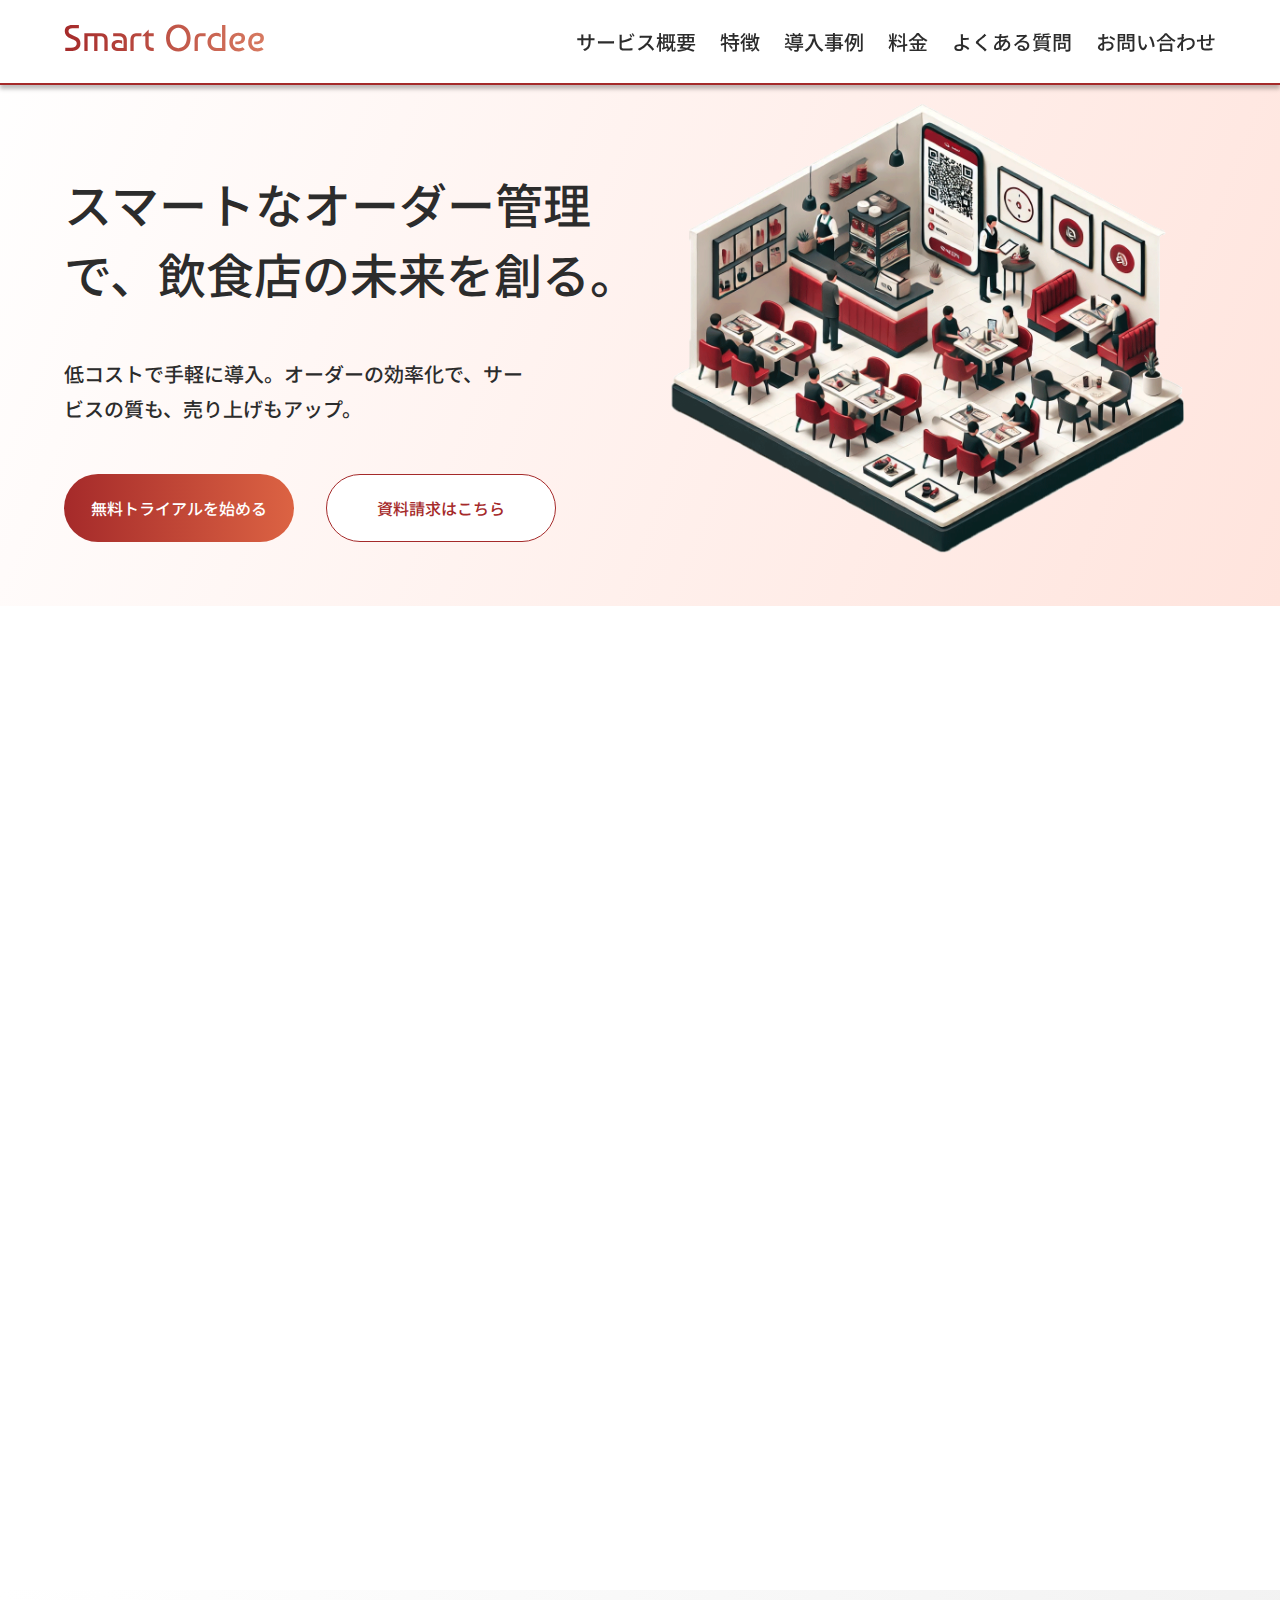
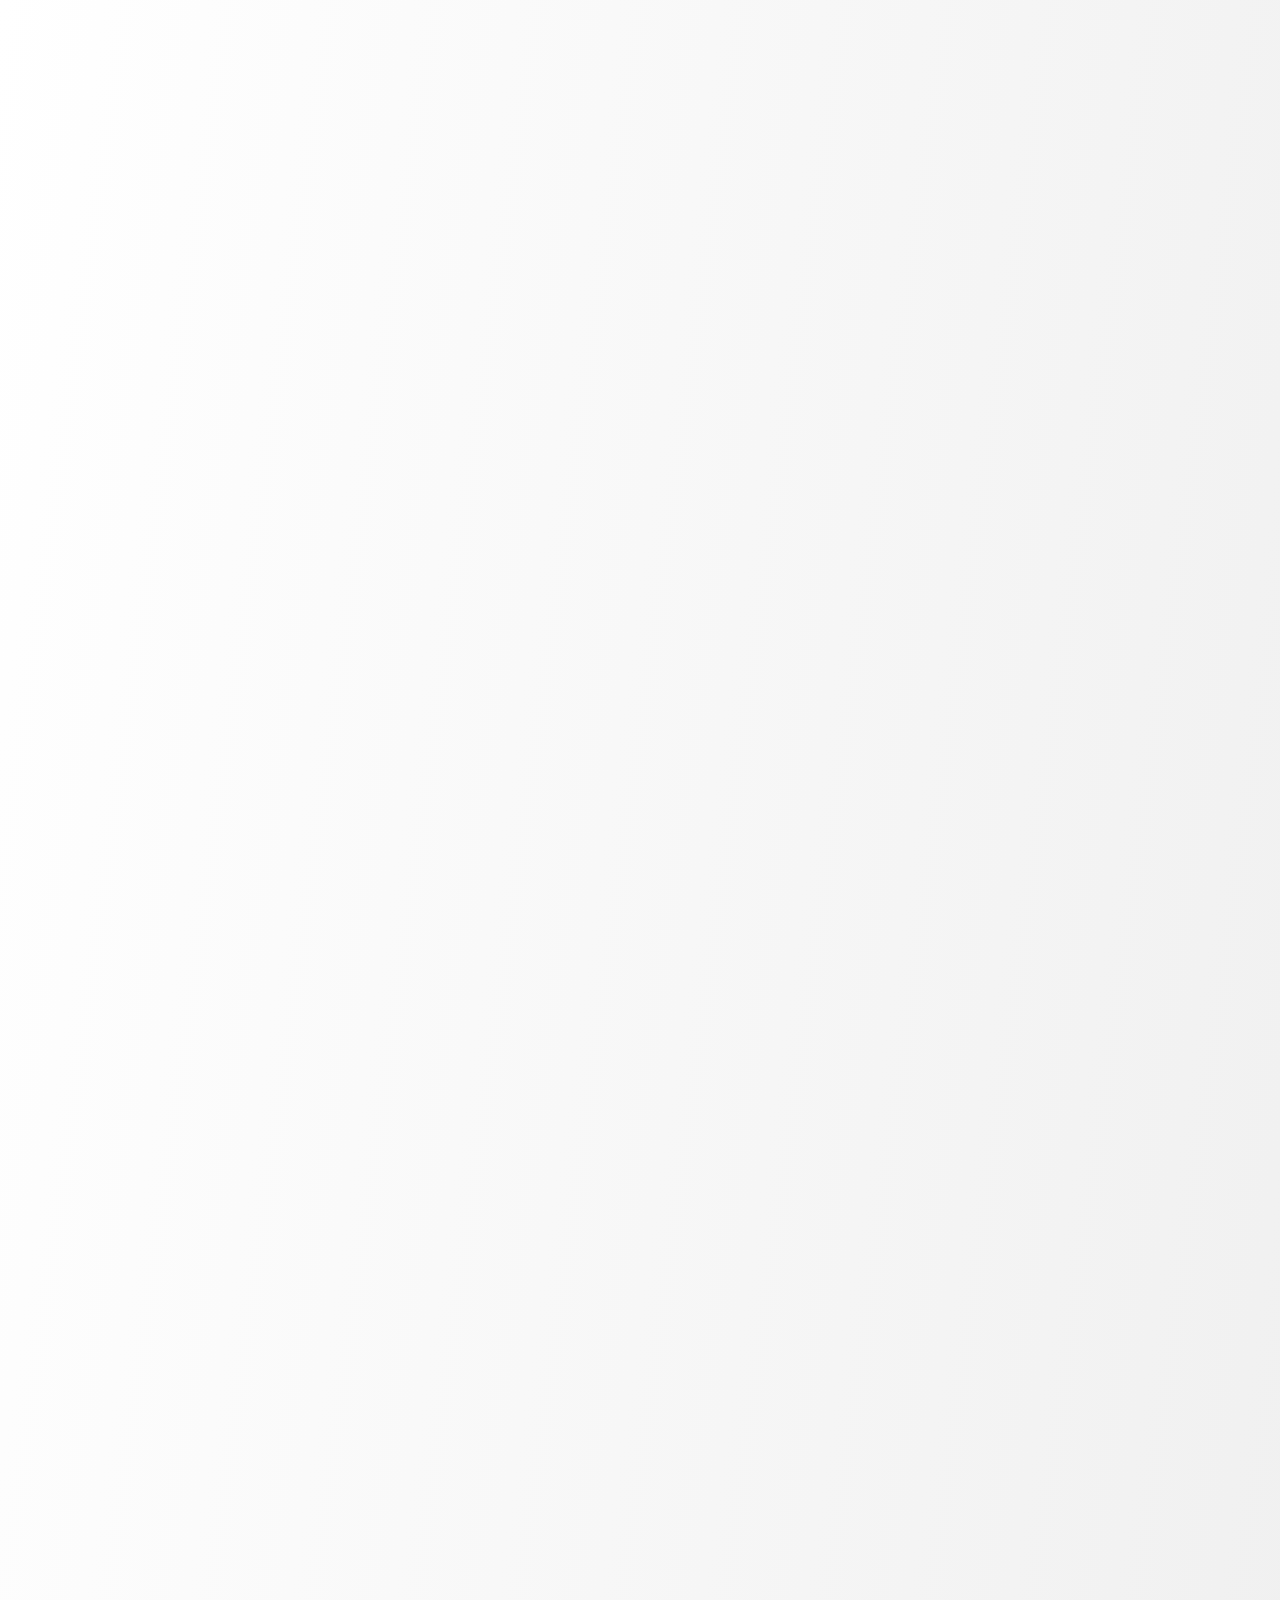
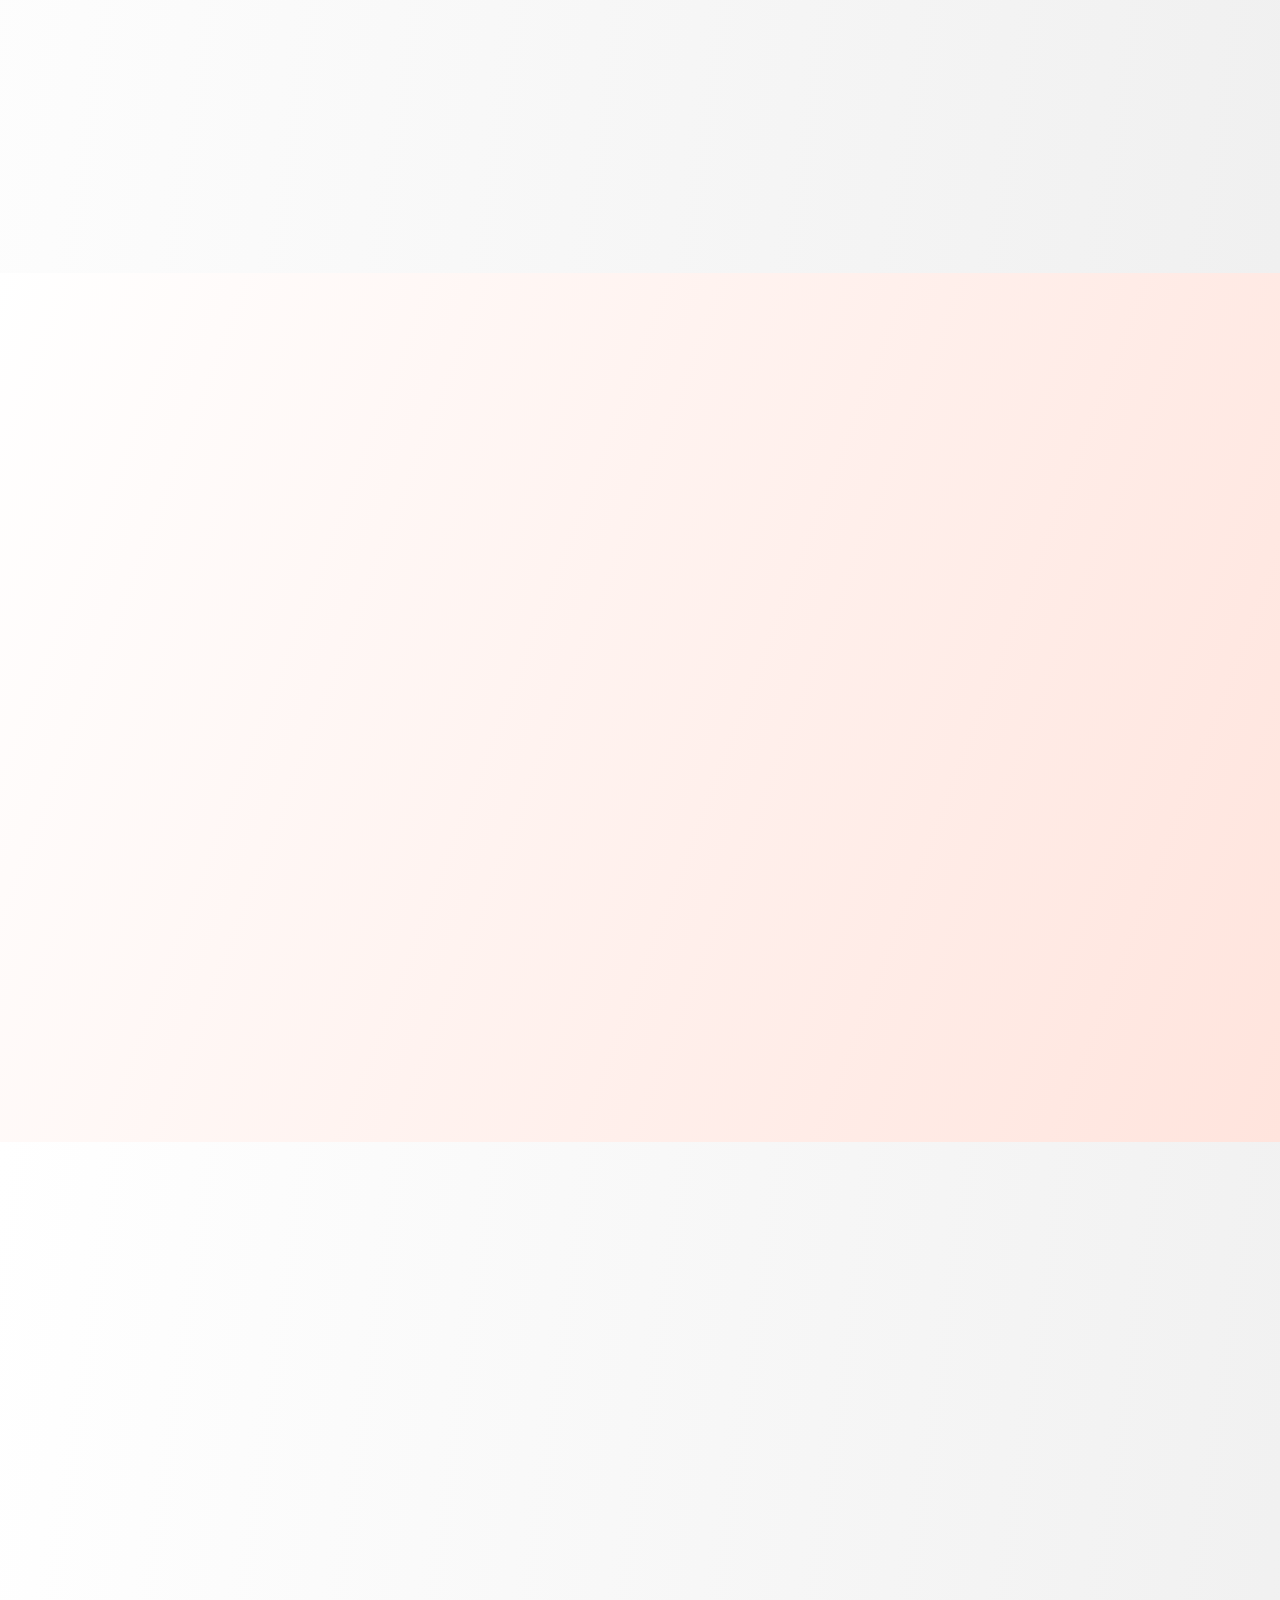
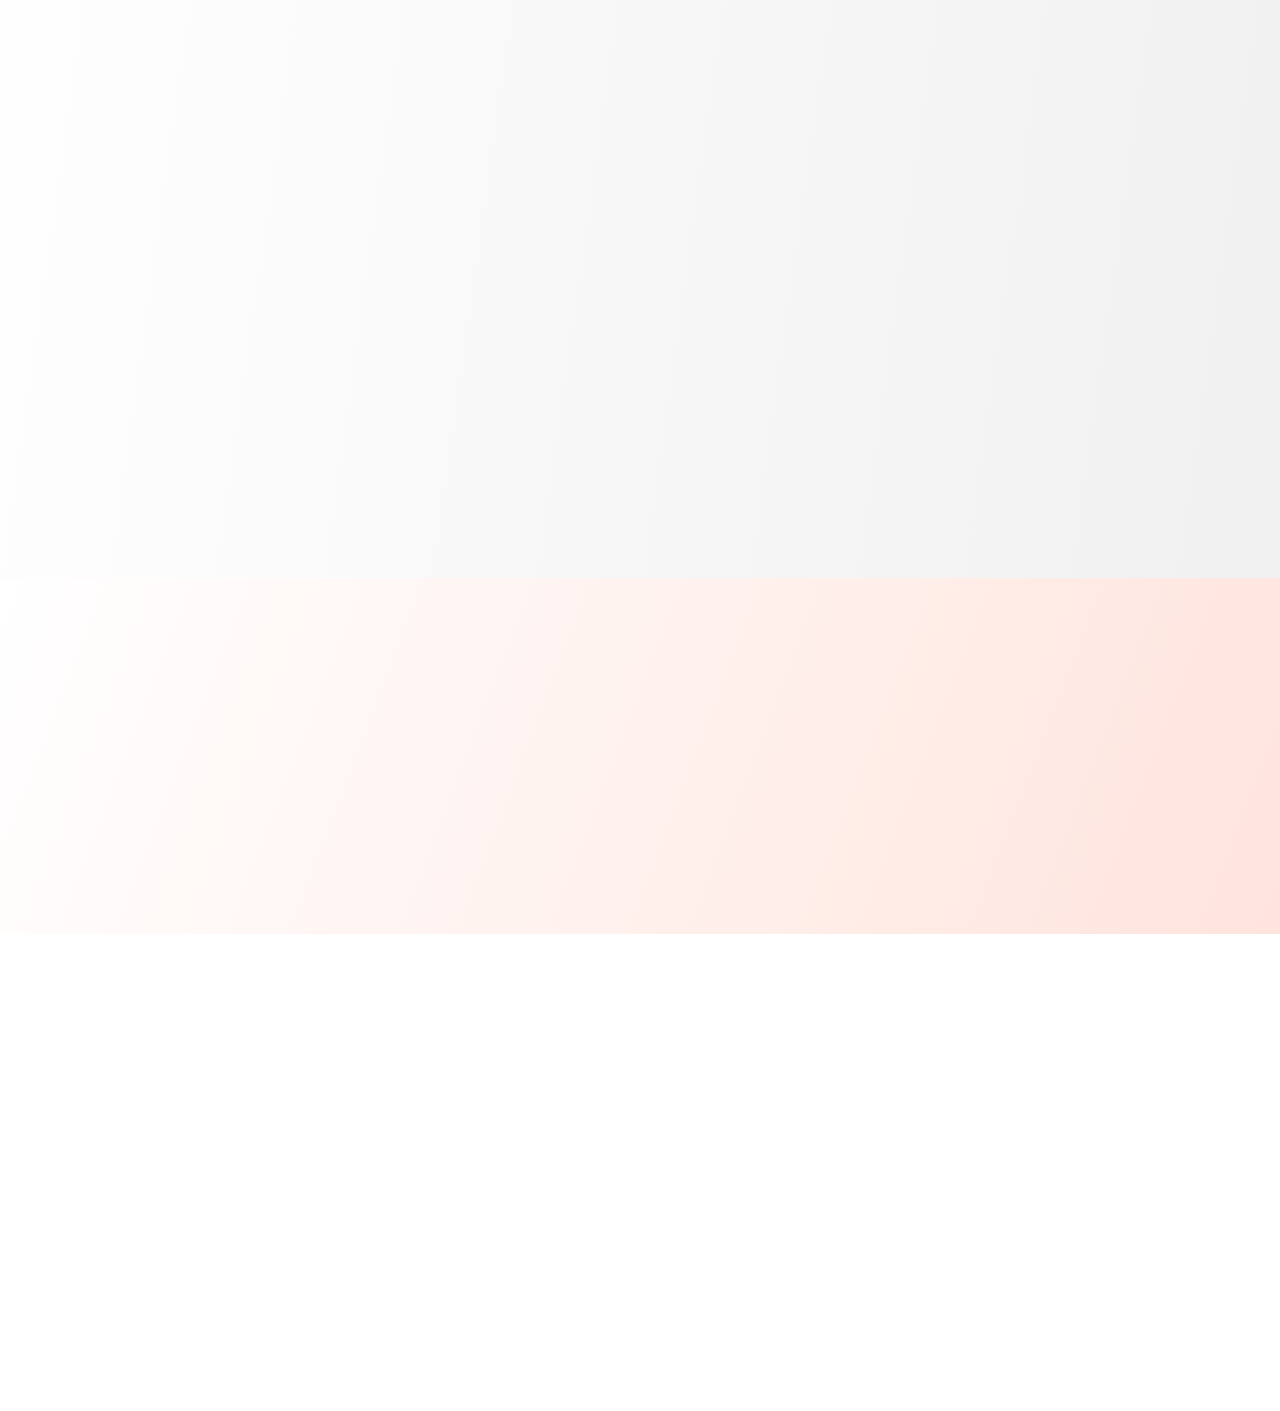
==== index.html @ 9b27f06e "home done" ====
<!DOCTYPE html>
<html lang="ja">

<head>
    <meta charset="utf-8">
    <meta name="viewport" content="width=device-width, initial-scale=1.0, minimum-scale=1.0">
    <title>Smart Ordee</title>
    <meta name="description" content="">
    <meta name="keywords" content="">
    <!--style css-->
    <link rel="stylesheet" href="./sass/style.css" media="all">
    <!--font-awesome-->
    <link href="https://use.fontawesome.com/releases/v5.0.6/css/all.css" rel="stylesheet">
    <!--jquery-->
    <script src="https://cdn.jsdelivr.net/npm/jquery@3/dist/jquery.min.js"></script>
    <!-- wow -->
    <link href="https://cdnjs.cloudflare.com/ajax/libs/animate.css/3.5.2/animate.min.css" rel="stylesheet"
        type="text/css" media="all">
    <!-- google font -->
    <link href="https://fonts.googleapis.com/css2?family=Rajdhani:wght@300;400;500;600;700&display=swap" rel="stylesheet">
    <link href="https://fonts.googleapis.com/css2?family=Noto+Sans+JP:wght@300;400;500;700;900&display=swap" rel="stylesheet">


</head>

<body>
    <!-- header -->
    <header class="header">
        <div class="inner--large header__inner">
            <h1 class="header__logo"><a href="./index.html"><img src="./images/logo-grad.svg" alt="Smart Ordee"></a></h1>
            <nav class="header__nav">
                <button class="menu-toggle" aria-label="Toggle navigation">
                    <span class="menu-icon"></span>
                    <span class="menu-icon"></span>
                    <span class="menu-icon"></span>
                    <span class="menu-label">Menu</span>
                </button>
                <ul class="header__nav-links">
                    <li><a href="./index.html#about">サービス概要</a></li>
                    <li><a href="">特徴</a></li>
                    <li><a href="">導入事例</a></li>
                    <li><a href="">料金</a></li>
                    <li><a href="./index.html#question">よくある質問</a></li>
                    <li><a href="./commingsoon.html">お問い合わせ</a></li>
                </ul>
            </nav>
        </div>
    </header>
    <!-- header end -->
     <!-- mv -->
     <section class="mainvisual fadein">
        <div class="inner--large">
            <div class="mv__inner">
                <div class="mv__cont">
                    <h2 class="mv__ttl">スマートなオーダー管理で、飲食店の未来を創る。</h2>
                    <p class="mv__caption">低コストで手軽に導入。オーダーの効率化で、サービスの質も、売り上げもアップ。</p>
                    <div class="mv__btn-cont">
                        <a href="./html/commingsoon.html" class="primary-btn">無料トライアルを始める</a>
                        <a href="./html/" class="secondary-btn">資料請求はこちら</a>
                    </div>
                </div>
            </div>
        </div>
     </section>
     <!-- mv end -->
      <!-- service -->
       <section class="service scroll-fadein">
        <div class="inner--large">
            <h2 class="section-ttl--01">Service<span>サービス概要</span></h2>
            <div class="serv__cont">
                <div class="serv__text">
                    <p class="serv__caption">「注文をもっとスムーズに、業務をもっと効率的に。」Smart Ordee は、飲食店向けのスマートオーダーシステム。簡単導入・低コスト・業務効率化 を実現し、スタッフの負担を減らしながら、より良いサービスを提供できます。</p>
                    <a href="" class="secondary-btn">サービス詳細へ</a>
                </div>
                <ul class="serv__list">
                    <li><i class="fas fa-check-square"></i><span>QRコードオーダー</span>お客様がスマホで簡単に注文</li>
                    <li><i class="fas fa-check-square"></i><span>タブレットオーダー</span>テーブルに設置し、注文の取りこぼしを防ぐ</li>
                    <li><i class="fas fa-check-square"></i><span>POS連携</span>既存のレジシステムとシームレスに統合</li>
                    <li><i class="fas fa-check-square"></i><span>在庫管理</span>売上と連動し、リアルタイムで在庫確認</li>
                    <li><i class="fas fa-check-square"></i><span>売上分析</span>人気メニューやピークタイムをデータで可視化</li>
                </ul>
            </div>
            <a href="" class="secondary-btn pc-none">サービス詳細へ</a>
        </div>
       </section>
      <!-- service end -->
       <!-- feature -->
       <section class="feature scroll-fadein">
        <div class="inner--large">
            <h2 class="section-ttl--01">Feature<span>サービスの特徴</span></h2>
            <div class="fea__cont">
                <div class="fea__text">
                    <p class="fea__caption">「飲食店の業務をもっとスムーズに、スタッフの負担をもっと軽く。」Smart Ordeeは、低コスト・簡単導入・直感的な操作 で、飲食店の業務効率化を実現するスマートオーダーシステムです。</p>
                    <a href="" class="secondary-btn">サービス詳細へ</a>
                </div>
                <ul class="fea__list">
                    <li><i class="fas fa-check-square"></i><span>簡単導入</span>初期設定不要、QRコードを設置するだけ</li>
                    <li><i class="fas fa-check-square"></i><span>低コストで導入</span>必要な機能だけを選べる柔軟なプラン</li>
                    <li><i class="fas fa-check-square"></i><span>スタッフの負担軽減</span>注文の自動化で業務効率アップ</li>
                    <li><i class="fas fa-check-square"></i><span>オーダーミス削減</span>デジタル注文で聞き間違いやミスを防止</li>
                    <li><i class="fas fa-check-square"></i><span>リアルタイム売上分析</span>データを活用して、売上向上</li>
                </ul>
            </div>
            <a href="" class="secondary-btn pc-none">サービス詳細へ</a>
        </div>
       </section>
      <!-- feature end -->
       
      <!-- example -->
       <section class="example">
        <div class="inner--large">
            <h2 class="section-ttl--01 scroll-fadein">Example<span>導入事例</span></h2>
            <div class="exam__card scroll-fadein">
                <div class="exam__img"><img src="./images/shunsai.webp" alt="店内写真"></div>
                <div class="exam__text">
                    <h3 class="exam__card-ttl">和食ダイニング旬彩<span>20席</span></h3>
                    <p class="exam__card-caption">「注文の手間が減り、スタッフが接客に集中できるようになりました！」</p>
                    <h4 class="exam__issue-ttl">導入前の課題</h4>
                    <ul class="exam__issue-list">
                        <li><img src="./images/close_64dp_A52A2A_FILL0_wght400_GRAD0_opsz48.svg" alt="クローズボタン">ピーク時の注文対応に時間がかかり、お客様を待たせてしまう</li>
                        <li><img src="./images/close_64dp_A52A2A_FILL0_wght400_GRAD0_opsz48.svg" alt="クローズボタン">スタッフの負担が大きく、接客の質にムラが出る</li>
                    </ul>
                    <h4 class="exam__result-ttl">導入後の効果</h4>
                    <ul class="exam__result-list">
                        <li><img src="./images/check_box_64dp_363636_FILL0_wght400_GRAD0_opsz48.svg" alt="チェックアイコン">注文対応の時間が<span>40%</span>減少！</li>
                        <li><img src="./images/check_box_64dp_363636_FILL0_wght400_GRAD0_opsz48.svg" alt="チェックアイコン">スタッフの業務負担が軽減し、接客クオリティが向上！</li>
                        <li><img src="./images/check_box_64dp_363636_FILL0_wght400_GRAD0_opsz48.svg" alt="チェックアイコン">追加注文率が<span>18%</span>アップ！</li>
                    </ul>
                </div>
            </div><!-- exam__card -->
            <div class="exam__card scroll-fadein">
                <div class="exam__img"><img src="./images/itarian.webp" alt="店内写真"></div>
                <div class="exam__text">
                    <h3 class="exam__card-ttl">イタリアンTrattoria Felice<span>25席</span></h3>
                    <p class="exam__card-caption">「注文の手間が減り、スタッフが接客に集中できるようになりました！」</p>
                    <h4 class="exam__issue-ttl">導入前の課題</h4>
                    <ul class="exam__issue-list">
                        <li><img src="./images/close_64dp_A52A2A_FILL0_wght400_GRAD0_opsz48.svg" alt="クローズアイコン">追加注文をスタッフが聞きに行くのに時間がかかる</li>
                        <li><img src="./images/close_64dp_A52A2A_FILL0_wght400_GRAD0_opsz48.svg" alt="クローズアイコン">ワインやデザートの注文率が低め</li>
                    </ul>
                    <h4 class="exam__result-ttl">導入後の効果</h4>
                    <ul class="exam__result-list">
                        <li><img src="./images/check_box_64dp_363636_FILL0_wght400_GRAD0_opsz48.svg" alt="チェックアイコン">オーダーミスが<span>88%</span>減少！</li>
                        <li><img src="./images/check_box_64dp_363636_FILL0_wght400_GRAD0_opsz48.svg" alt="チェックアイコン">注文から提供までの時間が<span>25%</span>改善！</li>
                        <li><img src="./images/check_box_64dp_363636_FILL0_wght400_GRAD0_opsz48.svg" alt="チェックアイコン">ワイン・デザートの追加注文率が<span>23%</span>アップ！</li>
                    </ul>
                </div>
            </div><!-- exam__card -->
            <div class="exam__card scroll-fadein">
                <div class="exam__img"><img src="./images/cafe.webp" alt="店内写真"></div>
                <div class="exam__text">
                    <h3 class="exam__card-ttl">カフェ＆バー「Round Eight」<span>20席</span></h3>
                    <p class="exam__card-caption">「混雑時でもスムーズなオペレーションが可能に！」</p>
                    <h4 class="exam__issue-ttl">導入前の効果</h4>
                    <ul class="exam__issue-list">
                        <li><img src="./images/close_64dp_A52A2A_FILL0_wght400_GRAD0_opsz48.svg" alt="クローズボタン">追加注文がスムーズに行われずに、売上機会を逃す</li>
                        <li><img src="./images/close_64dp_A52A2A_FILL0_wght400_GRAD0_opsz48.svg" alt="クローズボタン">オーダーミスが発生し、クレームが増加</li>
                    </ul>
                    <h4 class="exam__result-ttl">導入後の効果</h4>
                    <ul class="exam__result-list">
                        <li><img src="./images/check_box_64dp_363636_FILL0_wght400_GRAD0_opsz48.svg" alt="チェックアイコン">オーダーミスが<span>86%</span>減少！</li>
                        <li><img src="./images/check_box_64dp_363636_FILL0_wght400_GRAD0_opsz48.svg" alt="チェックアイコン">追加注文率が<span>18%</span>アップ！</li>
                        <li><img src="./images/check_box_64dp_363636_FILL0_wght400_GRAD0_opsz48.svg" alt="チェックアイコン">月の平均売り上げが<span>12%</span>アップ！</li>
                    </ul>
                </div>
            </div><!-- exam__card -->
            <div class="exam__btn-cont scroll-fadein">
                <a href="" class="primary-btn">無料トライアルを始める</a>
                <a href="" class="secondary-btn">資料請求はこちら</a>
            </div>
        </div>
       </section>
      <!-- example end -->
       <!-- plan -->
       <section class="plan">
        <div class="inner--large">
            <h2 class="section-ttl--01 scroll-fadein">Plan<span>料金プラン</span></h2>
            <p class="plan__caption scroll-fadein"><span>「必要な機能だけを選んで、最適なコストで導入」</span>Smart Ordeeは、小規模店舗から中規模店舗まで 幅広く対応できる、シンプルでわかりやすい料金プランを提供しています。初期費用ゼロ・月額定額制 だから、導入も安心。</p>
            <p class="plan__annotation scroll-fadein">現在無料トライアル実施中<br>初月料金が無料に！</p>
            <div class="card-cont plan__card-cont">
                <div class="card plan__card scroll-fadein">
                    <h3 class="plan__card-ttl">ライトプラン</h3>
                    <p class="plan__card-price">￥4980円 / 月</p>
                    <p class="plan__card-for">小規模店舗・カフェ向け</p>
                    <p class="plan__function-ttl">主な機能</p>
                    <ul class="plan__function-list">
                        <li><i class="fas fa-check-square"></i>QRコードオーダー</li>
                        <li><i class="fas fa-check-square"></i>タブレットオーダー</li>
                        <li><i class="fas fa-check-square"></i>注文履歴管理</li>
                    </ul>
                </div>
                <div class="card plan__card scroll-fadein">
                    <h3 class="plan__card-ttl">スタンダードプラン</h3>
                    <p class="plan__card-price">￥9800円 / 月</p>
                    <p class="plan__card-for">個人経営レストラン・居酒屋</p>
                    <p class="plan__function-ttl">主な機能</p>
                    <ul class="plan__function-list">
                        <li><i class="fas fa-check-square"></i>ライトプランの全機能</li>
                        <li><i class="fas fa-check-square"></i>POSレジ連携</li>
                        <li><i class="fas fa-check-square"></i>メニューのリアルタイム更新</li>
                        <li><i class="fas fa-check-square"></i>在庫管理機能</li>
                    </ul>
                </div>
                <div class="card plan__card scroll-fadein">
                    <h3 class="plan__card-ttl">プロプラン</h3>
                    <p class="plan__card-price">￥14800 / 月</p>
                    <p class="plan__card-for">チェーン店・複数店舗経営者向け</p>
                    <p class="plan__function-ttl">主な機能</p>
                    <ul class="plan__function-list">
                        <li><i class="fas fa-check-square"></i>スタンダードプランの全機能</li>
                        <li><i class="fas fa-check-square"></i>多店舗管理</li>
                        <li><i class="fas fa-check-square"></i>売上分析レポート</li>
                        <li><i class="fas fa-check-square"></i>カスタマーサポート優先対応</li>
                    </ul>
                </div>
            </div>
            <a href="" class="secondary-btn plan__btn scroll-fadein">料金プラン詳細へ</a>
        </div>
       </section>
       <!-- plan end -->
        <!-- question -->
         <section class="question">
            <div class="inner--large">
                <h2 class="section-ttl--01 scroll-fadein">Question<span>よくある質問</span></h2>
                <div class="ques__card scroll-fadein">
                    <div class="ques__card-upper">
                        <span class="ques__card-number">Q1.</span>
                        <h3 class="ques__card-ttl">Smart Ordeeの導入に初期費用はかかりますか？</h3>
                        <span class="ques__card-btn"></span>
                    </div>
                    <div class="ques__card-lower">
                        <img src="./images/check_box_64dp_363636_FILL0_wght400_GRAD0_opsz48.svg" alt="チェックアイコン" class="ques__card-check">
                        <p class="ques__card-answer">いいえ、初期費用はかかりません。Smart Ordeeは、初期費用ゼロ・月額定額制で利用できるため、低コストで導入可能です。QRコードやタブレットを用意すれば、最短1日で利用開始できます！</p>
                    </div>
                </div><!-- ques__card end -->
                <div class="ques__card scroll-fadein">
                    <div class="ques__card-upper">
                        <span class="ques__card-number">Q2.</span>
                        <h3 class="ques__card-ttl">どのような店舗で利用できますか？</h3>
                        <span class="ques__card-btn"></span>
                    </div>
                    <div class="ques__card-lower">
                        <img src="./images/check_box_64dp_363636_FILL0_wght400_GRAD0_opsz48.svg" alt="チェックアイコン" class="ques__card-check">
                        <p class="ques__card-answer">カフェ・居酒屋・レストランなど、小規模〜中規模の飲食店に最適です。Smart Ordeeは、QRコードオーダー・タブレットオーダーに対応しており、少人数のスタッフでもスムーズにオペレーションできる設計になっています。</p>
                    </div>
                </div><!-- ques__card end -->
                <div class="ques__card scroll-fadein">
                    <div class="ques__card-upper">
                        <span class="ques__card-number">Q3.</span>
                        <h3 class="ques__card-ttl">既存のPOSレジと連携できますか？</h3>
                        <span class="ques__card-btn"></span>
                    </div>
                    <div class="ques__card-lower">
                        <img src="./images/check_box_64dp_363636_FILL0_wght400_GRAD0_opsz48.svg" alt="チェックアイコン" class="ques__card-check">
                        <p class="ques__card-answer">カフェ・居酒屋・レストランなど、小規模〜中規模の飲食店に最適です。Smart Ordeeは、QRコードオーダー・タブレットオーダーに対応しており、少人数のスタッフでもスムーズにオペレーションできる設計になっています。</p>
                    </div>
                </div><!-- ques__card end -->
                <div class="ques__card scroll-fadein">
                    <div class="ques__card-upper">
                        <span class="ques__card-number">Q4.</span>
                        <h3 class="ques__card-ttl">無料トライアルはありますか？</h3>
                        <span class="ques__card-btn"></span>
                    </div>
                    <div class="ques__card-lower">
                        <img src="./images/check_box_64dp_363636_FILL0_wght400_GRAD0_opsz48.svg" alt="チェックアイコン" class="ques__card-check">
                        <p class="ques__card-answer">導入前に、Smart Ordeeの機能を実際にお試しいただけます。トライアル期間終了後も、必要なプランを選んでスムーズに継続利用できます。</p>
                    </div>
                </div><!-- ques__card end -->
                <div class="ques__btn-cont scroll-fadein">
                    <a href="" class="primary-btn">無料トライアルを始める</a>
                    <a href="" class="secondary-btn">資料請求をする</a>
                </div>
            </div>
         </section>
        <!-- question end -->
         <!-- cta-section -->
          <section class="cta-section">
            <div class="inner--large">
                <h2 class="cta__ttl scroll-fadein">Smart Ordeeを導入して、オーダー管理をもっとスマートに</h2>
                <p class="cta__caption scroll-fadein">飲食店の業務効率を向上させ、スタッフの負担を軽減し、売上アップを実現。初期費用ゼロ・無料トライアル（利用開始から１ヶ月間無料）ありなので、安心して導入できます。</p>
                <div class="cta__btn-cont scroll-fadein">
                    <a href="" class="primary-btn">無料トライアルを始める</a>
                    <a href="" class="secondary-btn">資料請求をする</a>
                </div>
            </div>
          </section>
         <!-- cta-section end -->
          <!-- footer -->
           <footer class="footer scroll-fadein">
            <div class="inner--large">
                <div class="footer__cont">
                    <div class="footer__menu">
                        <h1 class="footer__logo"><a href=""><img src="./images/logo-white.svg" alt="Smart Ordee"></a></h1>
                        <p class="footer__caption">スマートなオーダー管理で、飲食店の未来を創る。</p>
                    </div>
                    <div class="footer__menu">
                        <h2 class="footer__menu-ttl">About</h2>
                        <nav class="footer__nav-list">
                            <ul>
                                <li><a href="">サービス概要</a></li>
                                <li><a href="">サービス特徴</a></li>
                                <li><a href="">導入事例</a></li>
                                <li><a href="">料金プラン</a></li>
                                <li><a href="">よくある質問</a></li>
                                <li><a href="">お問い合わせ</a></li>
                            </ul>
                        </nav>
                    </div>
                    <div class="footer__menu">
                        <h2 class="footer__menu-ttl">Others</h2>
                        <nav class="footer__nav-list">
                            <ul>
                                <li><a href="">会社情報</a></li>
                                <li><a href="">利用規約</a></li>
                                <li><a href="">プライバシーポリシー</a></li>
                                <li><a href="">資料請求</a></li>
                                <li><a href="">申し込み</a></li>
                            </ul>
                        </nav>
                    </div>
                </div>
            </div>
           </footer>
          <!-- footer end -->

    <!-- script js-->
    <script src="js/script.js"></script>
    <!-- wow -->
    <script src="https://cdnjs.cloudflare.com/ajax/libs/wow/1.1.2/wow.min.js"></script>

</body>

</html>
---- sass/style.css ----
@charset "UTF-8";
/*
    リセットCSS等の基本設定
*/
*,
*::before,
*::after {
  box-sizing: border-box;
}

html,
body {
  margin: 0;
  padding: 0;
  scroll-behavior: smooth;
}

body {
  font-family: "Noto Sans JP", "游ゴシック体", "Yu Gothic", YuGothic, "ヒラギノ角ゴ Pro", "Hiragino Kaku Gothic Pro", "メイリオ", Meiryo, "MS Pゴシック", "MS PGothic", sans-serif;
  font-size: 16px;
  font-weight: 500;
  color: #2c2c2c;
  line-height: 1.75;
  -webkit-font-smoothing: antialiased;
  -moz-osx-font-smoothing: grayscale;
  background: #fff;
  overflow-x: hidden;
}

h1, h2, h3, h4, h5, h6,
a, p, span,
blockquote, code,
ol, ul, li, dl, dt, dd,
div, section, article, main, aside,
nav, header, footer,
img, figure, figcaption,
address, time, audio, video,
iframe, fieldset,
form, label, table, caption,
tbody, tfoot, thead,
tr, th, td {
  margin: 0;
  padding: 0;
  border: 0;
}

article, aside, footer, header, nav, section, main {
  display: block;
}

a:link, a:visited, a:hover, a:active {
  text-decoration: none;
}

li {
  list-style-type: none;
}

a {
  cursor: pointer;
}

table {
  border-collapse: collapse;
  border-spacing: 0;
  width: 100%;
  table-layout: fixed;
  border: 1px solid #363636;
}

th, td {
  padding: 4px 6px;
  text-align: left;
  vertical-align: top;
  border: 1px solid #363636;
}

input, textarea {
  padding: 8px;
  border: 1px solid #363636;
  border-radius: 0;
  background-image: none;
  font-family: inherit;
  font-size: inherit;
  -webkit-appearance: none;
}
input:focus, textarea:focus {
  outline: none;
  border: 1px solid #363636;
  box-shadow: none;
}

textarea {
  resize: none;
}

input[type=submit] {
  cursor: pointer;
  border: none;
}
input[type=submit]:hover, input[type=submit]:focus {
  outline: none;
  border: none;
}
input[type=submit] ::-moz-focus-inner {
  padding: 0;
  border: none;
}
input[type=radio] {
  display: none;
}
input[type=radio] + span {
  display: inline-block;
  position: relative;
  padding: 0 0 0 1.2em;
  margin: 0 0.2em 0;
  cursor: pointer;
}
input[type=radio] + span::before {
  position: absolute;
  content: "";
  top: 50%;
  left: 0;
  transform: translateY(-50%);
  background: #fff;
  border: 1px solid #363636;
  border-radius: 50%;
  width: 1em;
  height: 1em;
  display: block;
}
input[type=radio] + span::after {
  opacity: 0;
  transition: opacity 0.3s ease 0s;
}
input[type=radio] + span:focus, input[type=radio] + span:checked {
  outline: none;
  border: 1px solid #fff;
  box-shadow: none;
  background: #363636;
}
input[type=radio]:checked + span::after {
  position: absolute;
  content: "";
  top: 50%;
  left: 0.2em;
  transform: translateY(-50%);
  background: #363636;
  border-radius: 50%;
  width: 0.6em;
  height: 0.6em;
  display: block;
  opacity: 1;
}
input[type=checkbox] {
  display: none;
}
input[type=checkbox] + span {
  display: inline-block;
  position: relative;
  padding: 0 0 0 1.2em;
  margin: 0 0.2em 0;
  cursor: pointer;
  transition: all 0.3s ease 0s;
}
input[type=checkbox] + span::before {
  position: absolute;
  content: "";
  top: 50%;
  left: 0;
  transform: translateY(-50%);
  background: #fff;
  border: 1px solid #363636;
  border-radius: 2px;
  width: 1em;
  height: 1em;
  display: block;
}
input[type=checkbox] + span::after {
  opacity: 0;
  transition: opacity 0.3s ease 0s;
}
input[type=checkbox]:checked + span::after {
  position: absolute;
  content: "";
  top: 50%;
  left: 0;
  transform: translateY(-50%) rotate(-45deg);
  width: 1em;
  height: 0.6em;
  margin-top: -0.2em;
  display: block;
  border-left: 3px solid #363636;
  border-bottom: 3px solid #363636;
  opacity: 1;
}

select {
  width: 100%;
  padding: 8px 24px 8px 8px;
  border-radius: 0;
  background-image: none;
  border: 1px solid #363636;
  font-family: inherit;
  font-size: 1em;
  cursor: pointer;
  -moz-appearance: none;
  -webkit-appearance: none;
}
select::-ms-expand {
  display: none;
}
select:focus {
  outline: none;
  border: 1px solid #363636;
  box-shadow: none;
}

.hidden {
  display: none;
}

.wrapper {
  overflow: hidden;
}

.inner--large {
  max-width: 1240px;
  width: 100%;
  margin: 0 auto;
}

.section-ttl--01 {
  font-size: 72px;
  color: #2c2c2c;
  margin-bottom: 32px;
  font-family: "Rajdhani", sans-serif;
  line-height: 1;
}
@media (max-width: 768px) {
  .section-ttl--01 {
    font-size: 48px;
    margin-bottom: 24px;
  }
}
.section-ttl--01 span {
  display: block;
  font-size: 20px;
}

.primary-btn {
  max-width: 230px;
  width: 100%;
  text-align: center;
  font-size: 16px;
  padding: 20px 8px;
  background: linear-gradient(90deg, #A52A2A 0%, #DC6343 100%);
  color: #fff;
  border-radius: 100px;
  font-weight: 500;
  display: block;
  transition: all 0.3s ease-in-out;
}
.primary-btn:hover {
  box-shadow: 0 4px 10px rgba(0, 0, 0, 0.3);
  transform: translateY(-2px);
  background: linear-gradient(90deg, #8b2c2c 0%, #b85c4d 100%);
}
@media (max-width: 768px) {
  .primary-btn {
    max-width: 100%;
    padding: 16px 8px;
  }
}

.secondary-btn {
  display: block;
  max-width: 230px;
  width: 100%;
  text-align: center;
  font-size: 16px;
  padding: 19px 8px;
  background: #fff;
  color: #a52a2a;
  border: 1px solid #a52a2a;
  border-radius: 100px;
  font-weight: 500;
  transition: all 0.3s ease-in-out;
}
.secondary-btn:hover {
  box-shadow: 0 4px 10px rgba(0, 0, 0, 0.3);
  transform: translateY(-2px);
  background: #f0f0f0;
}
@media (max-width: 768px) {
  .secondary-btn {
    max-width: 100%;
    padding: 15px 8px;
  }
}

.card-cont {
  display: flex;
  gap: 48px;
}
@media (max-width: 992px) {
  .card-cont {
    gap: 24px;
    flex-wrap: wrap;
  }
}

.card {
  padding: 24px;
  border-radius: 10px;
  box-shadow: 0px 4px 4px 0px rgba(0, 0, 0, 0.25);
  width: 33.3%;
  background-color: #fff;
}
@media (max-width: 992px) {
  .card {
    width: 48%;
  }
}
@media (max-width: 768px) {
  .card {
    width: 100%;
  }
}

.cta-section {
  padding: 48px 5% 64px;
  background: linear-gradient(291deg, #FFE4DD 0%, #FFF 100%);
}

.cta__ttl {
  font-size: 32px;
  text-align: center;
  margin-bottom: 32px;
}
@media (max-width: 768px) {
  .cta__ttl {
    font-size: 24px;
    margin-bottom: 24px;
  }
}

.cta__caption {
  text-align: center;
  max-width: 800px;
  width: 100%;
  margin: 0 auto 32px;
}
@media (max-width: 768px) {
  .cta__caption {
    margin-bottom: 24px;
  }
}

.cta__btn-cont {
  display: flex;
  justify-content: center;
  gap: 48px;
}
@media (max-width: 768px) {
  .cta__btn-cont {
    gap: 24px;
    flex-wrap: wrap;
  }
}

.mainvisual {
  background: linear-gradient(291deg, #FFE4DD 0%, #FFF 100%);
  color: #2c2c2c;
  padding: 0 5%;
}

.mv__inner {
  padding: 168px 0 64px;
  background-image: url(../images/mv.png);
  background-size: 45% auto;
  background-position: 95% 65%;
  background-repeat: no-repeat;
}
@media (max-width: 992px) {
  .mv__inner {
    background-size: 50% auto;
  }
}
@media (max-width: 768px) {
  .mv__inner {
    background-size: 100% auto;
    background-position: 5% 17%;
  }
}

.mv__cont {
  width: 50%;
}
@media (max-width: 992px) {
  .mv__cont {
    width: 60%;
  }
}
@media (max-width: 768px) {
  .mv__cont {
    width: 100%;
    padding-top: 75%;
  }
}

.mv__ttl {
  font-size: 48px;
  font-weight: 500;
  line-height: normal;
  margin-bottom: 48px;
}
@media (max-width: 992px) {
  .mv__ttl {
    font-size: 32px;
    width: 80%;
    margin-bottom: 32px;
  }
}
@media (max-width: 768px) {
  .mv__ttl {
    width: 100%;
    font-size: 24px;
  }
}

.mv__caption {
  font-size: 20px;
  margin-bottom: 48px;
  width: 80%;
}
@media (max-width: 992px) {
  .mv__caption {
    font-size: 16px;
    margin-bottom: 32px;
  }
}
@media (max-width: 768px) {
  .mv__caption {
    width: 100%;
  }
}

.mv__btn-cont {
  display: flex;
  gap: 32px;
}
@media (max-width: 992px) {
  .mv__btn-cont {
    gap: 24px;
  }
}
@media (max-width: 768px) {
  .mv__btn-cont {
    flex-wrap: wrap;
    width: 100%;
  }
}

.service {
  padding: 48px 5% 64px;
  background: linear-gradient(98deg, #FFF 0%, #F0F0F0 100%);
}

.serv__cont {
  display: flex;
  gap: 32px;
}
@media (max-width: 992px) {
  .serv__cont {
    flex-wrap: wrap;
    gap: 24px;
  }
}

.serv__text {
  width: 50%;
}
@media (max-width: 992px) {
  .serv__text {
    width: 100%;
  }
}
@media (max-width: 992px) {
  .serv__text .secondary-btn {
    display: none;
  }
}

.serv__caption {
  margin-bottom: 32px;
  font-size: 16px;
}
@media (max-width: 992px) {
  .serv__caption {
    margin-bottom: 0;
  }
}

.serv__list {
  width: 50%;
}
@media (max-width: 992px) {
  .serv__list {
    width: 100%;
  }
}
.serv__list li {
  margin-bottom: 24px;
}
.serv__list li:last-child {
  margin-bottom: 0;
}
@media (max-width: 992px) {
  .serv__list li:last-child {
    margin-bottom: 24px;
  }
}
.serv__list li .fas {
  font-size: 32px;
  margin-right: 16px;
  color: #a52a2a;
  vertical-align: bottom;
}
@media (max-width: 768px) {
  .serv__list li .fas {
    font-size: 24px;
  }
}

.pc-none {
  display: none;
}
@media (max-width: 992px) {
  .pc-none {
    display: block;
  }
}

.feature {
  padding: 48px 5% 64px;
  background: linear-gradient(291deg, #FFE4DD 0%, #FFF 100%);
}

.fea__cont {
  display: flex;
  gap: 32px;
}
@media (max-width: 992px) {
  .fea__cont {
    flex-wrap: wrap;
    gap: 24px;
  }
}

.fea__text {
  width: 50%;
}
@media (max-width: 992px) {
  .fea__text {
    width: 100%;
  }
}
@media (max-width: 992px) {
  .fea__text .secondary-btn {
    display: none;
  }
}

.fea__caption {
  margin-bottom: 32px;
  font-size: 16px;
}
@media (max-width: 992px) {
  .fea__caption {
    margin-bottom: 0;
  }
}

.fea__list {
  width: 50%;
}
@media (max-width: 992px) {
  .fea__list {
    width: 100%;
    margin-bottom: 24px;
  }
}
.fea__list li {
  margin-bottom: 24px;
}
.fea__list li:last-child {
  margin-bottom: 0;
}
.fea__list li .fas {
  font-size: 32px;
  margin-right: 16px;
  color: #a52a2a;
  vertical-align: bottom;
}
@media (max-width: 768px) {
  .fea__list li .fas {
    font-size: 24px;
  }
}

.example {
  padding: 48px 5% 64px;
  background: linear-gradient(98deg, #FFF 0%, #F0F0F0 100%);
  color: #2c2c2c;
}

.exam__card {
  margin-bottom: 32px;
  border: 1px solid #f0f0f0;
  box-shadow: 0px 4px 4px 0px rgba(0, 0, 0, 0.25);
  border-radius: 5px;
  padding: 24px;
  display: flex;
  gap: 32px;
}
.exam__card:last-child {
  margin-bottom: 0;
}
@media (max-width: 992px) {
  .exam__card {
    margin-bottom: 24px;
    flex-wrap: wrap;
    justify-content: center;
    gap: 24px;
  }
}

.exam__img {
  width: 40%;
}
@media (max-width: 992px) {
  .exam__img {
    width: 70%;
  }
}
@media (max-width: 768px) {
  .exam__img {
    width: 100%;
  }
}
.exam__img img {
  width: 100%;
  height: auto;
}

.exam__text {
  width: 60%;
  display: flex;
  flex-direction: column;
  justify-content: center;
}
@media (max-width: 992px) {
  .exam__text {
    width: 100%;
  }
}

.exam__card-ttl {
  font-size: 20px;
  margin-bottom: 24px;
}
.exam__card-ttl span {
  margin-left: 16px;
  font-size: 16px;
}
@media (max-width: 768px) {
  .exam__card-ttl {
    font-size: 16px;
  }
}

.exam__card-caption {
  font-size: 20px;
  color: #a52a2a;
  font-weight: 600;
  margin-bottom: 24px;
}
@media (max-width: 768px) {
  .exam__card-caption {
    font-size: 16px;
  }
}

.exam__issue-ttl {
  margin-bottom: 8px;
}

.exam__issue-list {
  margin-bottom: 24px;
}
.exam__issue-list li {
  margin-bottom: 8px;
}
.exam__issue-list img {
  width: 32px;
  height: 32px;
  vertical-align: bottom;
  margin-right: 8px;
}
@media (max-width: 768px) {
  .exam__issue-list img {
    width: 24px;
    height: 24px;
  }
}

.exam__result-ttl {
  margin-bottom: 8px;
}

.exam__result-list li {
  margin-bottom: 8px;
}
.exam__result-list li img {
  width: 32px;
  height: 32px;
  margin-right: 8px;
  vertical-align: bottom;
}
@media (max-width: 768px) {
  .exam__result-list li img {
    width: 24px;
    height: 24px;
  }
}

.exam__btn-cont {
  display: flex;
  gap: 32px;
  justify-content: center;
}
@media (max-width: 768px) {
  .exam__btn-cont {
    flex-wrap: wrap;
    gap: 24px;
  }
}

.plan {
  padding: 48px 5% 64px;
  background: linear-gradient(291deg, #FFE4DD 0%, #FFF 100%);
  position: relative;
}

.plan__caption {
  max-width: 50%;
  margin-bottom: 32px;
}
@media (max-width: 992px) {
  .plan__caption {
    max-width: 100%;
    margin-bottom: 24px;
  }
}
.plan__caption span {
  font-size: 20px;
  color: #a52a2a;
  display: block;
}

.plan__card-cont {
  margin-bottom: 48px;
}
@media (max-width: 992px) {
  .plan__card-cont {
    margin-bottom: 24px;
  }
}

.plan__annotation {
  color: #fff;
  background-color: #a52a2a;
  border-radius: 100%;
  width: 300px;
  text-align: center;
  padding: 48px;
  position: absolute;
  right: 104px;
  top: 48px;
}
@media (max-width: 992px) {
  .plan__annotation {
    top: 32px;
    right: 5%;
  }
}
@media (max-width: 768px) {
  .plan__annotation {
    display: none;
  }
}

.plan__card-ttl {
  font-size: 20px;
  margin-bottom: 8px;
  text-align: center;
}

.plan__card-price {
  font-weight: bold;
  font-size: 20px;
  color: #a52a2a;
  margin-bottom: 8px;
  text-align: center;
}

.plan__card-for {
  text-align: center;
  margin-bottom: 8px;
}

.plan__function-ttl {
  margin-bottom: 8px;
}

.plan__function-list li {
  margin-bottom: 8px;
}
.plan__function-list li .fas {
  font-size: 32px;
  margin-right: 8px;
  color: #a52a2a;
  vertical-align: bottom;
}

.plan__btn {
  margin: 0 auto;
}

.question {
  padding: 48px 5% 64px;
  background: linear-gradient(98deg, #FFF 0%, #F0F0F0 100%);
}

.ques__card {
  padding: 24px;
  border-radius: 10px;
  box-shadow: 0px 4px 4px 0px rgba(0, 0, 0, 0.25);
  background-color: #fff;
  margin-bottom: 32px;
  border: 1px solid #f0f0f0;
  position: relative;
}

.ques__card-upper {
  display: flex;
  gap: 16px;
  margin-bottom: 16px;
}
@media (max-width: 768px) {
  .ques__card-upper {
    margin-bottom: 0;
  }
}

.ques__card-ttl {
  font-size: 16px;
}

.ques__card-number {
  font-size: 20px;
  color: #a52a2a;
  font-weight: bold;
}

@media (max-width: 768px) {
  .ques__card-ttl {
    width: 70%;
  }
}

.ques__card-btn {
  top: 16px;
  right: 16px;
  width: 44px;
  height: 44px;
  background-color: #a52a2a;
  border-radius: 50%;
  display: flex;
  justify-content: center;
  align-items: center;
  position: absolute;
  cursor: pointer;
  transition: all 0.3s ease-in-out;
  display: none;
}
@media (max-width: 768px) {
  .ques__card-btn {
    display: block;
  }
}

.ques__card-btn::before,
.ques__card-btn::after {
  content: "";
  position: absolute;
  background-color: #fff;
  transition: all 0.3s ease-in-out;
}

.ques__card-btn::before {
  width: 60%;
  height: 3px;
  top: 21px;
  left: 9px;
}

.ques__card-btn::after {
  width: 3px;
  height: 60%;
  top: 9px;
  left: 21px;
}

.turn.ques__card-btn::before,
.turn.ques__card-btn::after {
  transform: translateY(0) rotate(135deg);
}

.ques__card-lower {
  display: flex;
  gap: 16px;
  transition: all 0.3s ease-in-out;
}
@media (max-width: 768px) {
  .ques__card-lower {
    display: none;
    opacity: 0;
    margin-top: 8px;
  }
}

.ques__card-lower.show {
  display: flex;
  opacity: 1;
}

.ques__card-check {
  width: 32px;
  height: 32px;
}

.ques__btn-cont {
  display: flex;
  justify-content: center;
  gap: 32px;
}
@media (max-width: 768px) {
  .ques__btn-cont {
    gap: 24px;
    flex-wrap: wrap;
  }
}

.fadein {
  opacity: 0;
  transform: translateY(50px);
  transition: all 0.5s ease-in-out;
}

.fadein.show {
  opacity: 1;
  transform: translateY(0);
}

.scroll-fadein {
  opacity: 0;
  transform: translateY(50px);
  transition: all 0.5s ease-in-out;
}

.scroll-fadein.show {
  opacity: 1;
  transform: translateY(0);
}

/*
    header
*/
.header {
  padding: 24px 5%;
  background: #fff;
  color: #2c2c2c;
  position: fixed;
  top: 0;
  left: 0;
  width: 100%;
  z-index: 100;
  border-bottom: 2px solid #a52a2a;
  box-shadow: 0px 4px 4px 0px rgba(0, 0, 0, 0.25);
}
@media (max-width: 992px) {
  .header {
    padding: 16px 5% 8px;
  }
}

.header__inner {
  display: flex;
  justify-content: space-between;
}

.header__logo a {
  display: block;
  width: 200px;
  height: 28px;
  transition: all 0.3s ease-in-out;
}
@media (max-width: 992px) {
  .header__logo a {
    width: 170px;
    padding-top: 8px;
  }
}
.header__logo a:hover {
  opacity: 0.7;
}
.header__logo a img {
  width: 100%;
  height: auto;
  display: block;
}

.menu-toggle {
  display: none;
}
@media (max-width: 992px) {
  .menu-toggle {
    background: none;
    border: none;
    cursor: pointer;
    display: flex;
    flex-direction: column;
    justify-content: space-around;
    height: 56px;
    width: 48px;
    padding: 0;
    position: relative;
    z-index: 100;
  }
}

.menu-icon {
  background-color: #a52a2a;
  height: 3px;
  width: 100%;
  border-radius: 5px;
  transition: all 0.4s ease-in-out 0s;
}

.menu-label {
  font-size: 14px;
  color: #a52a2a;
  padding: 0 7px;
  transition: all 0.3s ease-in-out 0s;
}

.header__nav-links {
  display: flex;
  flex-wrap: wrap;
  width: 100%;
  gap: 24px;
  transition: all 0.3s ease;
}
@media (max-width: 992px) {
  .header__nav-links {
    display: none;
  }
}
.header__nav-links li {
  list-style: none;
}
@media (max-width: 992px) {
  .header__nav-links li {
    width: 100%;
  }
}
.header__nav-links li a {
  color: #2c2c2c;
  font-size: 20px;
  font-weight: 500;
  padding-bottom: 8px;
  transition: all 0.3s ease-in-out;
  cursor: pointer;
}
.header__nav-links li a:hover {
  color: #a52a2a;
}
@media (max-width: 992px) {
  .header__nav-links li a {
    font-size: 16px;
    transform: rotate(0.05deg);
  }
}

.active .menu-toggle {
  top: 8px;
}
@media (max-width: 992px) {
  .active .menu-toggle .menu-icon:nth-child(1) {
    transform: translateY(0) rotate(225deg);
    position: absolute;
    top: 10px;
    background-color: #fff;
  }
  .active .menu-toggle .menu-icon:nth-child(2) {
    transform: translateY(0) rotate(-225deg);
    background-color: #fff;
  }
  .active .menu-toggle .menu-icon:nth-child(3) {
    display: none;
  }
}
.active .menu-toggle .menu-label {
  color: #fff;
}
@media (max-width: 992px) {
  .active .header__nav-links {
    display: block;
    position: absolute;
    height: 100vh;
    background: linear-gradient(90deg, #A52A2A 0%, #DC6343 100%);
    top: 0;
    width: 100%;
    left: 0;
    padding: 30px;
    text-align: center;
    transition: all 0.3s ease-in-out;
  }
}
@media (max-width: 992px) {
  .active li a {
    display: block;
    padding: 24px;
    border-bottom: 1px solid #fff;
    color: #fff;
  }
}

/*
    header end
*/
/*
    footer
*/
.footer {
  padding: 48px 5% 64px;
  background: linear-gradient(90deg, #A52A2A 0%, #DC6343 100%);
  color: #fff;
}

.footer__cont {
  display: flex;
  justify-content: space-between;
  gap: 48px;
}
@media (max-width: 768px) {
  .footer__cont {
    flex-wrap: wrap;
  }
}

.footer__menu {
  width: 33.3%;
}
@media (max-width: 768px) {
  .footer__menu {
    width: 100%;
  }
}

.footer__menu-ttl {
  margin-bottom: 16px;
  font-size: 20px;
}

.footer__nav-list {
  margin-left: 24px;
}
.footer__nav-list li {
  margin-bottom: 16px;
}
.footer__nav-list li a {
  color: #fff;
  transition: all 0.3s ease-in-out;
}
.footer__nav-list li a:hover {
  color: #d77a61;
}

/*
    footer end
*//*# sourceMappingURL=style.css.map */
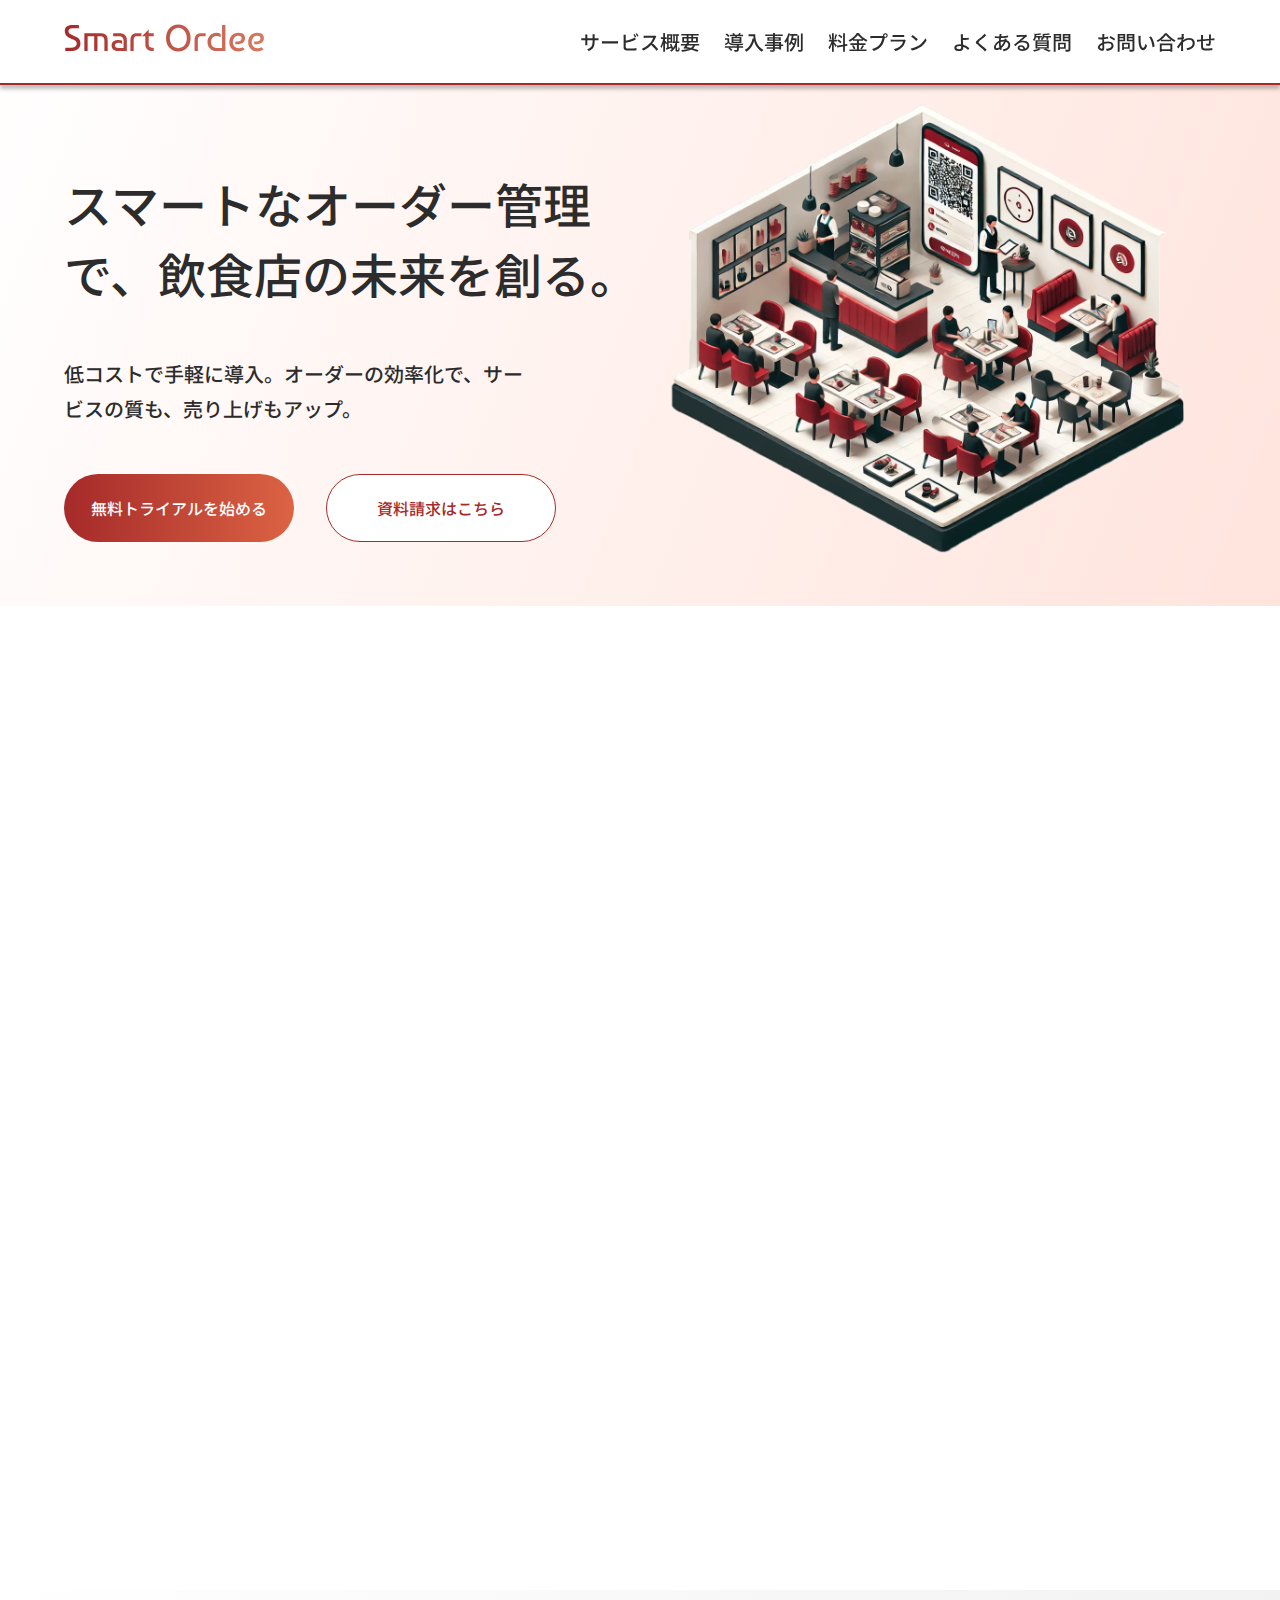
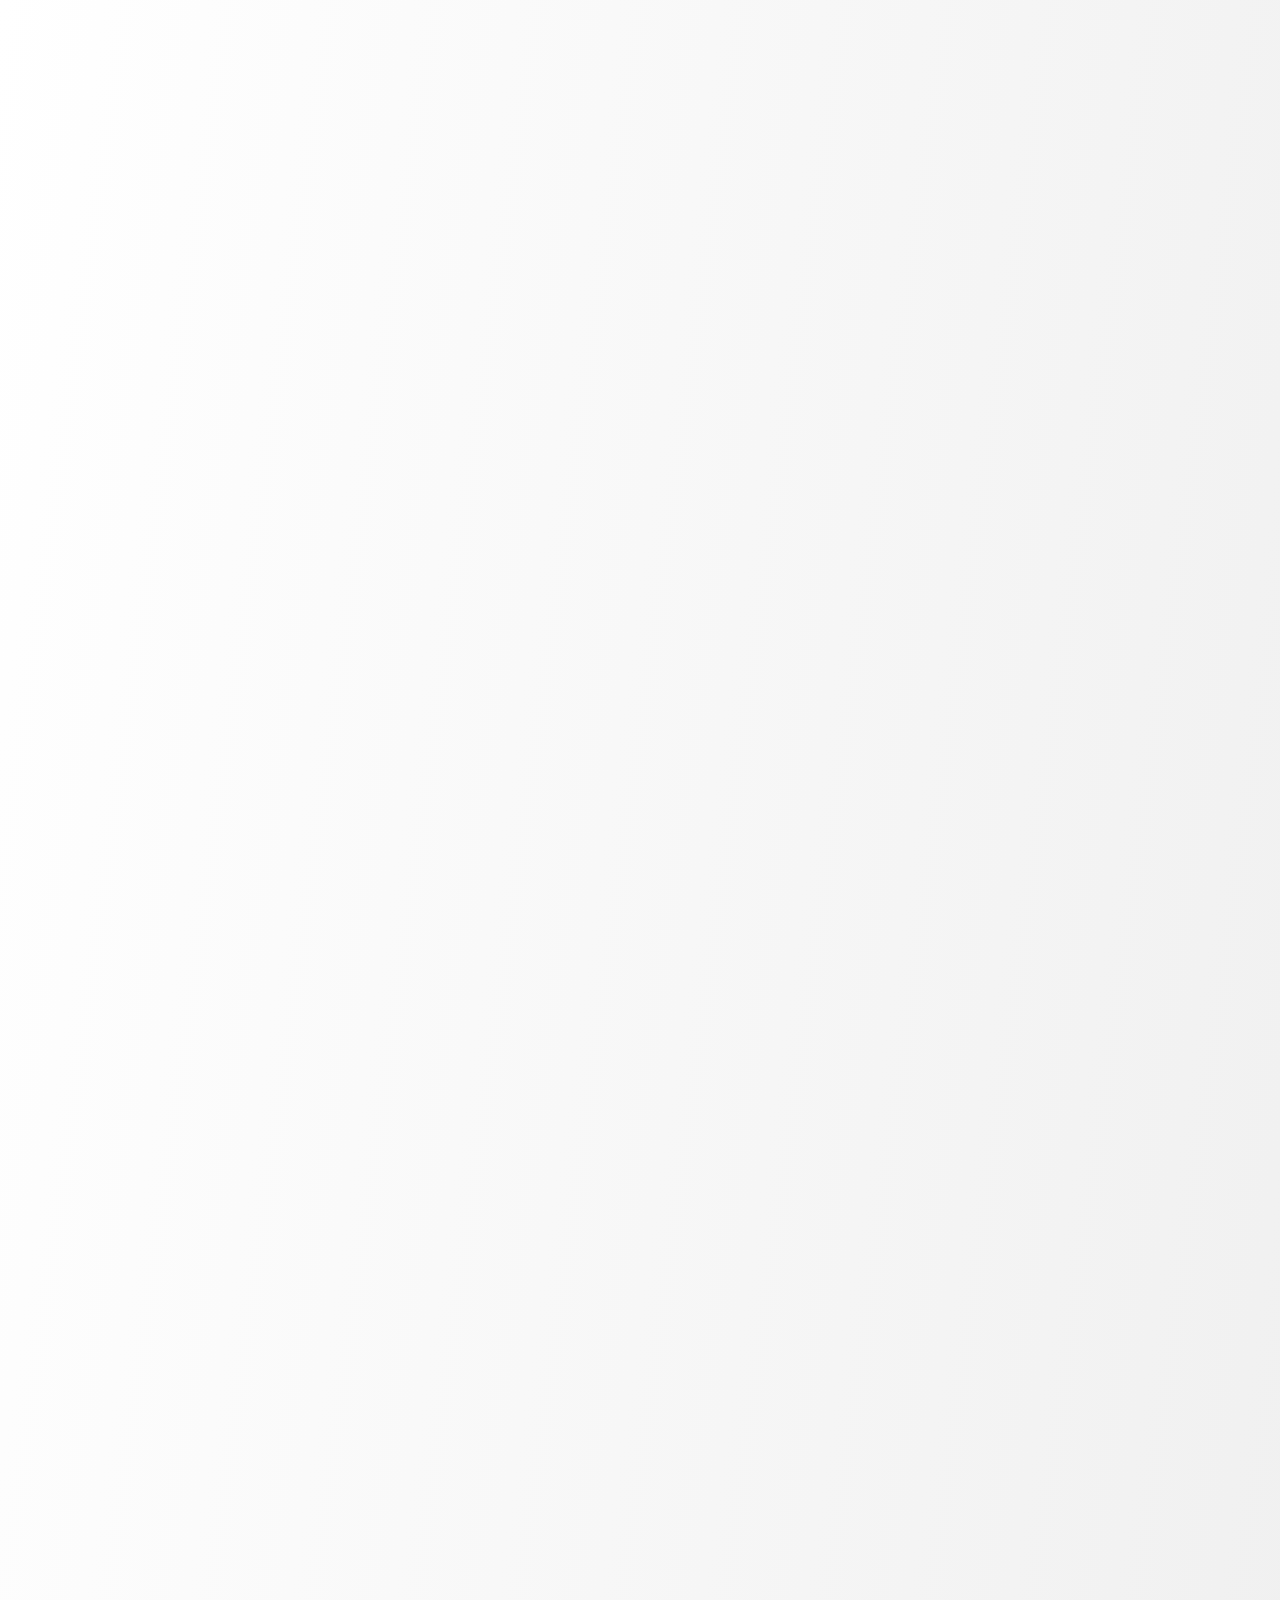
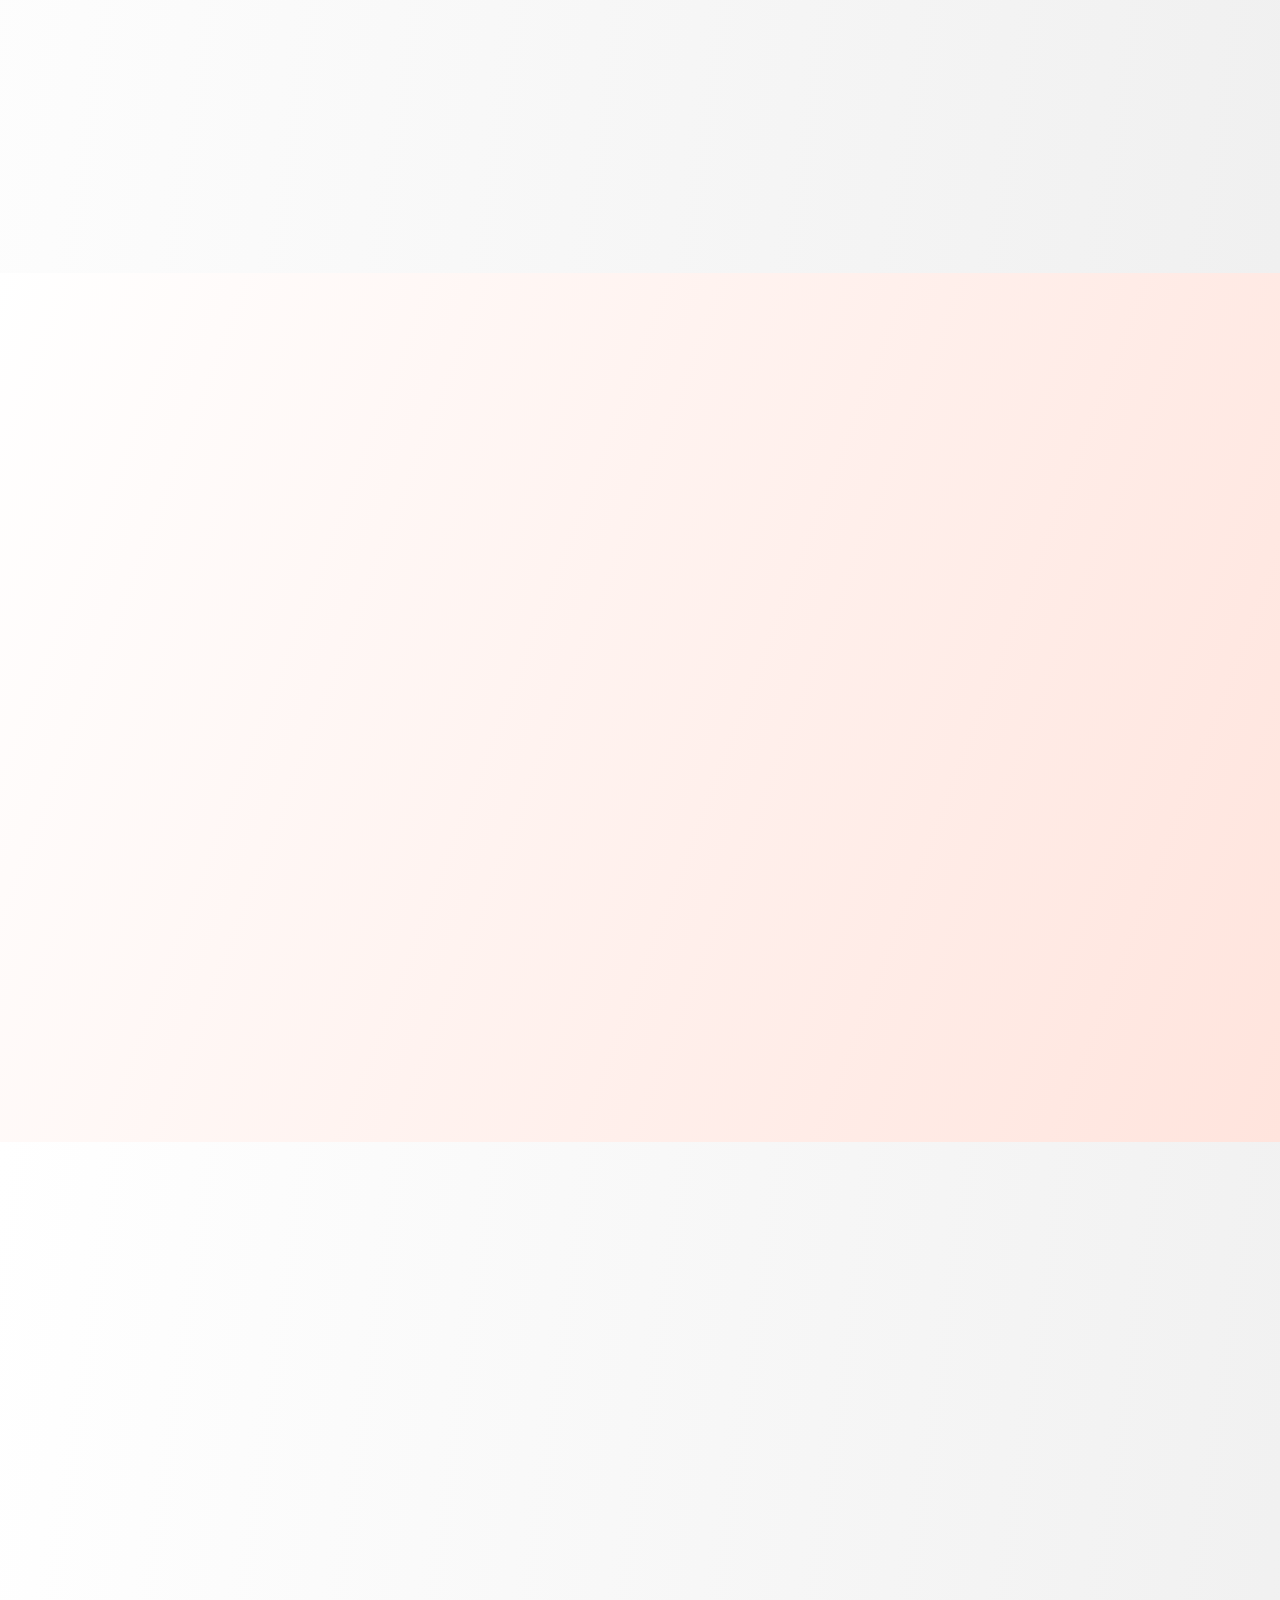
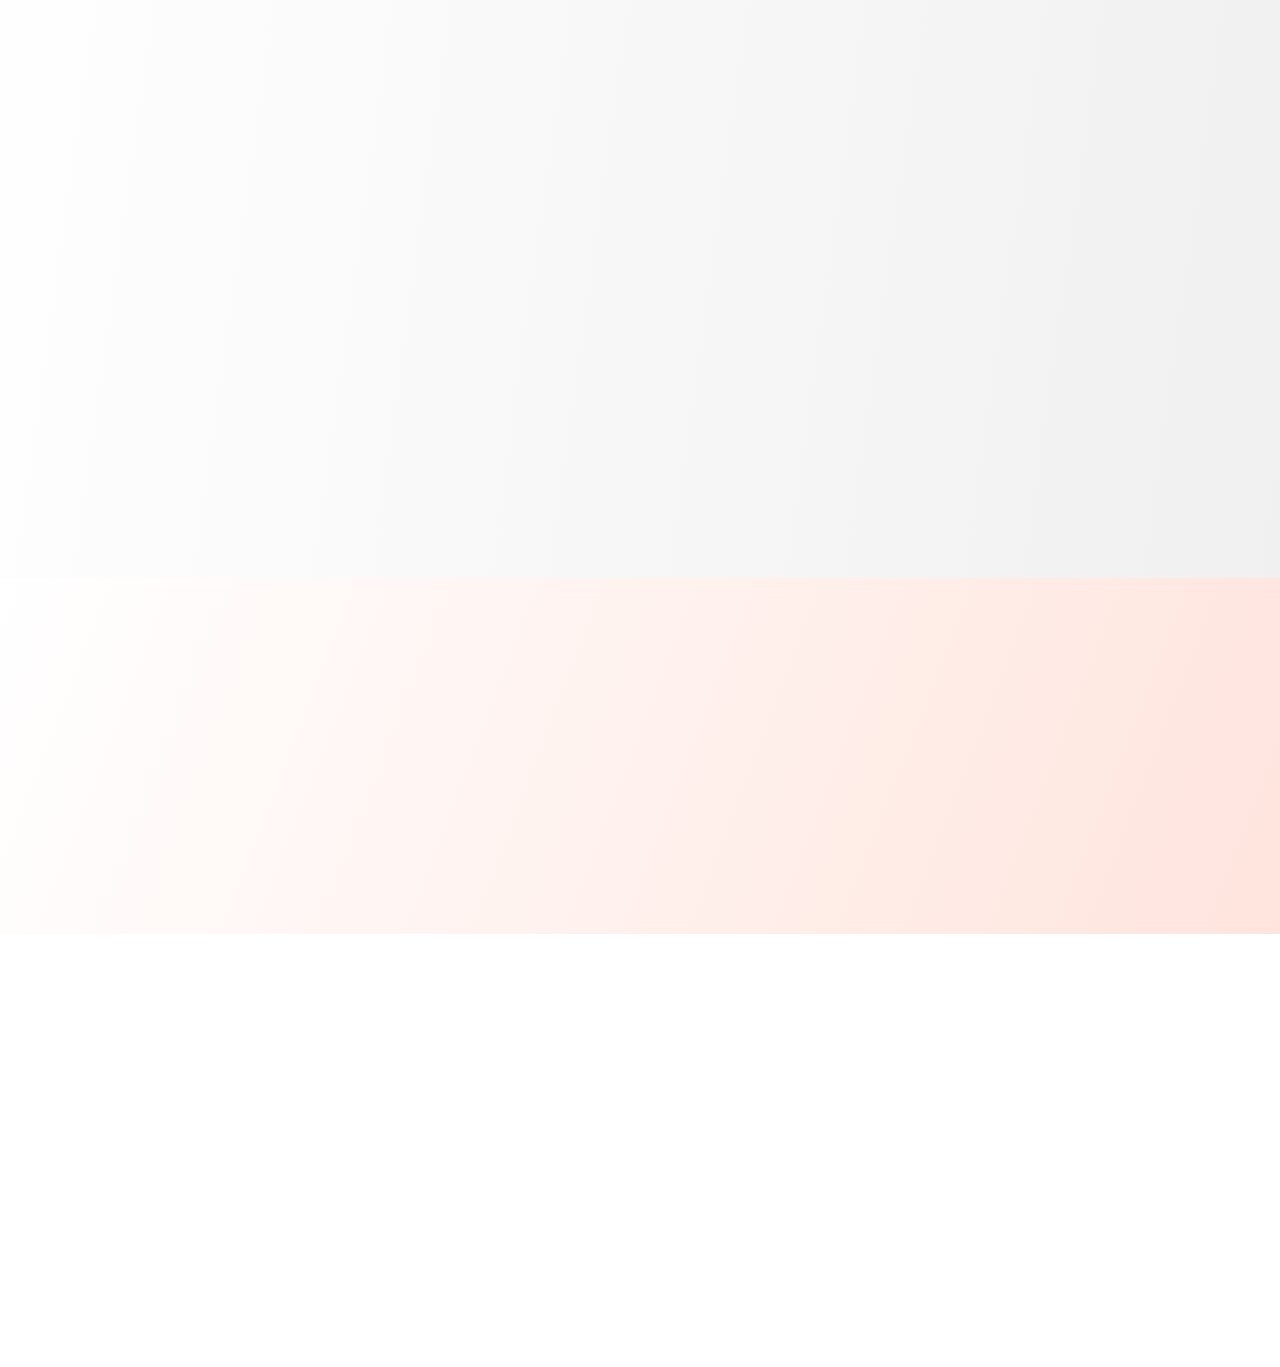
==== commit 27875007: "all done" ====
--- a/index.html
+++ b/index.html
@@ -5,8 +5,8 @@
     <meta charset="utf-8">
     <meta name="viewport" content="width=device-width, initial-scale=1.0, minimum-scale=1.0">
     <title>Smart Ordee</title>
-    <meta name="description" content="">
-    <meta name="keywords" content="">
+    <meta name="description" content="飲食店向けSass型オーダー管理システム開発">
+    <meta name="keywords" content="QRコードオーダー">
     <!--style css-->
     <link rel="stylesheet" href="./sass/style.css" media="all">
     <!--font-awesome-->
@@ -36,10 +36,9 @@
                     <span class="menu-label">Menu</span>
                 </button>
                 <ul class="header__nav-links">
-                    <li><a href="./index.html#about">サービス概要</a></li>
-                    <li><a href="">特徴</a></li>
-                    <li><a href="">導入事例</a></li>
-                    <li><a href="">料金</a></li>
+                    <li><a href="./html/service.html">サービス概要</a></li>
+                    <li><a href="./index.html#example">導入事例</a></li>
+                    <li><a href="./html/plan.html">料金プラン</a></li>
                     <li><a href="./index.html#question">よくある質問</a></li>
                     <li><a href="./commingsoon.html">お問い合わせ</a></li>
                 </ul>
@@ -56,7 +55,7 @@
                     <p class="mv__caption">低コストで手軽に導入。オーダーの効率化で、サービスの質も、売り上げもアップ。</p>
                     <div class="mv__btn-cont">
                         <a href="./html/commingsoon.html" class="primary-btn">無料トライアルを始める</a>
-                        <a href="./html/" class="secondary-btn">資料請求はこちら</a>
+                        <a href="./html/commingsoon.html" class="secondary-btn">資料請求はこちら</a>
                     </div>
                 </div>
             </div>
@@ -70,7 +69,7 @@
             <div class="serv__cont">
                 <div class="serv__text">
                     <p class="serv__caption">「注文をもっとスムーズに、業務をもっと効率的に。」Smart Ordee は、飲食店向けのスマートオーダーシステム。簡単導入・低コスト・業務効率化 を実現し、スタッフの負担を減らしながら、より良いサービスを提供できます。</p>
-                    <a href="" class="secondary-btn">サービス詳細へ</a>
+                    <a href="./html/service.html" class="secondary-btn">サービス詳細へ</a>
                 </div>
                 <ul class="serv__list">
                     <li><i class="fas fa-check-square"></i><span>QRコードオーダー</span>お客様がスマホで簡単に注文</li>
@@ -80,7 +79,7 @@
                     <li><i class="fas fa-check-square"></i><span>売上分析</span>人気メニューやピークタイムをデータで可視化</li>
                 </ul>
             </div>
-            <a href="" class="secondary-btn pc-none">サービス詳細へ</a>
+            <a href="./html/service.html" class="secondary-btn pc-none">サービス詳細へ</a>
         </div>
        </section>
       <!-- service end -->
@@ -91,7 +90,7 @@
             <div class="fea__cont">
                 <div class="fea__text">
                     <p class="fea__caption">「飲食店の業務をもっとスムーズに、スタッフの負担をもっと軽く。」Smart Ordeeは、低コスト・簡単導入・直感的な操作 で、飲食店の業務効率化を実現するスマートオーダーシステムです。</p>
-                    <a href="" class="secondary-btn">サービス詳細へ</a>
+                    <a href="./html/service.html" class="secondary-btn">サービス詳細へ</a>
                 </div>
                 <ul class="fea__list">
                     <li><i class="fas fa-check-square"></i><span>簡単導入</span>初期設定不要、QRコードを設置するだけ</li>
@@ -101,13 +100,13 @@
                     <li><i class="fas fa-check-square"></i><span>リアルタイム売上分析</span>データを活用して、売上向上</li>
                 </ul>
             </div>
-            <a href="" class="secondary-btn pc-none">サービス詳細へ</a>
+            <a href="./html/service.html" class="secondary-btn pc-none">サービス詳細へ</a>
         </div>
        </section>
       <!-- feature end -->
        
       <!-- example -->
-       <section class="example">
+       <section class="example" id="example">
         <div class="inner--large">
             <h2 class="section-ttl--01 scroll-fadein">Example<span>導入事例</span></h2>
             <div class="exam__card scroll-fadein">
@@ -165,8 +164,8 @@
                 </div>
             </div><!-- exam__card -->
             <div class="exam__btn-cont scroll-fadein">
-                <a href="" class="primary-btn">無料トライアルを始める</a>
-                <a href="" class="secondary-btn">資料請求はこちら</a>
+                <a href="./html/commingsoon.html" class="primary-btn">無料トライアルを始める</a>
+                <a href="./html/commingsoon.html" class="secondary-btn">資料請求はこちら</a>
             </div>
         </div>
        </section>
@@ -214,12 +213,12 @@
                     </ul>
                 </div>
             </div>
-            <a href="" class="secondary-btn plan__btn scroll-fadein">料金プラン詳細へ</a>
+            <a href="./html/plan.html" class="secondary-btn plan__btn scroll-fadein">料金プラン詳細へ</a>
         </div>
        </section>
        <!-- plan end -->
         <!-- question -->
-         <section class="question">
+         <section class="question" id="question">
             <div class="inner--large">
                 <h2 class="section-ttl--01 scroll-fadein">Question<span>よくある質問</span></h2>
                 <div class="ques__card scroll-fadein">
@@ -267,8 +266,8 @@
                     </div>
                 </div><!-- ques__card end -->
                 <div class="ques__btn-cont scroll-fadein">
-                    <a href="" class="primary-btn">無料トライアルを始める</a>
-                    <a href="" class="secondary-btn">資料請求をする</a>
+                    <a href="./html/commingsoon.html" class="primary-btn">無料トライアルを始める</a>
+                    <a href="./html/commingsoon.html" class="secondary-btn">資料請求をする</a>
                 </div>
             </div>
          </section>
@@ -279,8 +278,8 @@
                 <h2 class="cta__ttl scroll-fadein">Smart Ordeeを導入して、オーダー管理をもっとスマートに</h2>
                 <p class="cta__caption scroll-fadein">飲食店の業務効率を向上させ、スタッフの負担を軽減し、売上アップを実現。初期費用ゼロ・無料トライアル（利用開始から１ヶ月間無料）ありなので、安心して導入できます。</p>
                 <div class="cta__btn-cont scroll-fadein">
-                    <a href="" class="primary-btn">無料トライアルを始める</a>
-                    <a href="" class="secondary-btn">資料請求をする</a>
+                    <a href="./html/commingsoon.html" class="primary-btn">無料トライアルを始める</a>
+                    <a href="./html/commingsoon.html" class="secondary-btn">資料請求をする</a>
                 </div>
             </div>
           </section>
@@ -297,12 +296,11 @@
                         <h2 class="footer__menu-ttl">About</h2>
                         <nav class="footer__nav-list">
                             <ul>
-                                <li><a href="">サービス概要</a></li>
-                                <li><a href="">サービス特徴</a></li>
-                                <li><a href="">導入事例</a></li>
-                                <li><a href="">料金プラン</a></li>
-                                <li><a href="">よくある質問</a></li>
-                                <li><a href="">お問い合わせ</a></li>
+                                <li><a href="./html/service.html">サービス概要</a></li>
+                                <li><a href="./index.html#exmple">導入事例</a></li>
+                                <li><a href="./html/plan.html">料金プラン</a></li>
+                                <li><a href="./index.html#question">よくある質問</a></li>
+                                <li><a href="./html/commingsoon.html">お問い合わせ</a></li>
                             </ul>
                         </nav>
                     </div>
@@ -310,11 +308,11 @@
                         <h2 class="footer__menu-ttl">Others</h2>
                         <nav class="footer__nav-list">
                             <ul>
-                                <li><a href="">会社情報</a></li>
-                                <li><a href="">利用規約</a></li>
-                                <li><a href="">プライバシーポリシー</a></li>
-                                <li><a href="">資料請求</a></li>
-                                <li><a href="">申し込み</a></li>
+                                <li><a href="./html/company.html">会社情報</a></li>
+                                <li><a href="./html/commingsoon.html">利用規約</a></li>
+                                <li><a href="./html/commingsoon.html">プライバシーポリシー</a></li>
+                                <li><a href="./html/commingsoon.html">資料請求</a></li>
+                                <li><a href="./html/commingsoon.html">申し込み</a></li>
                             </ul>
                         </nav>
                     </div>
--- a/sass/style.css
+++ b/sass/style.css
@@ -248,6 +248,26 @@
   font-size: 20px;
 }
 
+.section-ttl--02 {
+  font-size: 32px;
+  padding-left: 16px;
+  margin-bottom: 48px;
+  border-left: 8px solid transparent;
+  -o-border-image: linear-gradient(180deg, #A52A2A 0%, #DC6343 100%);
+     border-image: linear-gradient(180deg, #A52A2A 0%, #DC6343 100%);
+  border-image-slice: 1;
+}
+@media (max-width: 768px) {
+  .section-ttl--02 {
+    font-size: 24px;
+    margin-bottom: 24px;
+  }
+}
+
+.section-caption {
+  width: 100%;
+}
+
 .primary-btn {
   max-width: 230px;
   width: 100%;
@@ -1201,4 +1221,473 @@
 
 /*
     footer end
-*//*# sourceMappingURL=style.css.map */+*/
+.servicing {
+  background: linear-gradient(291deg, #FFE4DD 0%, #FFF 100%);
+  padding: 85px 5% 0;
+}
+@media (max-width: 992px) {
+  .servicing {
+    padding-top: 109px;
+    padding-bottom: 24px;
+  }
+}
+@media (max-width: 768px) {
+  .servicing {
+    padding-top: 80px;
+  }
+}
+
+.servicing__cont {
+  display: flex;
+  justify-content: space-between;
+  gap: 32px;
+}
+@media (max-width: 768px) {
+  .servicing__cont {
+    flex-wrap: wrap;
+    gap: 0;
+  }
+}
+
+.servicing__text {
+  width: 50%;
+  display: flex;
+  flex-direction: column;
+  justify-content: center;
+}
+@media (max-width: 768px) {
+  .servicing__text {
+    width: 100%;
+    order: 2;
+  }
+}
+
+.servicing__img {
+  width: 40%;
+  height: auto;
+  position: relative;
+  top: 0px;
+}
+@media (max-width: 768px) {
+  .servicing__img {
+    width: 100%;
+    order: 1;
+    top: 0;
+  }
+}
+
+.function {
+  padding: 48px 5% 16px;
+  background: linear-gradient(98deg, #FFF 0%, #F0F0F0 100%);
+}
+
+.func__card-cont {
+  flex-wrap: wrap;
+  gap: 2%;
+}
+@media (max-width: 768px) {
+  .func__card-cont {
+    gap: 0;
+  }
+}
+
+.func__card {
+  width: 32%;
+  position: relative;
+  padding-top: 40px;
+  margin-bottom: 48px;
+}
+@media (max-width: 992px) {
+  .func__card {
+    width: 49%;
+  }
+}
+@media (max-width: 768px) {
+  .func__card {
+    width: 100%;
+  }
+}
+
+.func__card-number {
+  font-size: 32px;
+  background-color: #a52a2a;
+  padding: 4px 23px;
+  color: #fff;
+  border-radius: 100%;
+  position: absolute;
+  top: -32px;
+  left: 50%;
+  transform: translateX(-50%);
+}
+
+.func__card-ttl {
+  font-size: 20px;
+  text-align: center;
+  margin-bottom: 16px;
+}
+
+.func__card-list li {
+  font-size: 16px;
+  margin-bottom: 16px;
+}
+.func__card-list li span {
+  font-size: 20px;
+  color: #a52a2a;
+  font-weight: 600;
+}
+.func__card-list li .fas {
+  margin-right: 8px;
+  font-size: 24px;
+  color: #a52a2a;
+}
+
+.merit {
+  padding: 48px 5% 16px;
+  background: linear-gradient(291deg, #FFE4DD 0%, #FFF 100%);
+}
+
+.merit__card-cont {
+  gap: 2%;
+  flex-wrap: wrap;
+}
+@media (max-width: 768px) {
+  .merit__card-cont {
+    gap: 0;
+  }
+}
+
+.merit__card {
+  width: 49%;
+  margin-bottom: 48px;
+  padding-top: 40px;
+  position: relative;
+}
+@media (max-width: 768px) {
+  .merit__card {
+    width: 100%;
+  }
+}
+
+.merit__card-number {
+  font-size: 32px;
+  background-color: #a52a2a;
+  padding: 4px 23px;
+  color: #fff;
+  border-radius: 100%;
+  position: absolute;
+  top: -32px;
+  left: 50%;
+  transform: translateX(-50%);
+}
+
+.merit__card-ttl {
+  font-size: 20px;
+  text-align: center;
+  margin-bottom: 16px;
+}
+
+.merit__card-list li {
+  font-size: 16px;
+  margin-bottom: 16px;
+}
+.merit__card-list li span {
+  font-size: 20px;
+  color: #a52a2a;
+  font-weight: 600;
+}
+.merit__card-list li .fas {
+  margin-right: 8px;
+  font-size: 24px;
+  color: #a52a2a;
+}
+
+.bg-glay {
+  background: linear-gradient(98deg, #FFF 0%, #F0F0F0 100%);
+}
+
+.planning {
+  background: linear-gradient(291deg, #FFE4DD 0%, #FFF 100%);
+  padding: 85px 5% 0;
+}
+@media (max-width: 992px) {
+  .planning {
+    padding-top: 109px;
+    padding-bottom: 24px;
+  }
+}
+@media (max-width: 768px) {
+  .planning {
+    padding-top: 80px;
+  }
+}
+
+.planning__cont {
+  display: flex;
+  justify-content: space-between;
+  gap: 32px;
+}
+@media (max-width: 768px) {
+  .planning__cont {
+    flex-wrap: wrap;
+    gap: 0;
+  }
+}
+
+.planning__text {
+  width: 50%;
+  display: flex;
+  flex-direction: column;
+  justify-content: center;
+}
+@media (max-width: 768px) {
+  .planning__text {
+    width: 100%;
+    order: 2;
+  }
+}
+
+.planning__img {
+  width: 40%;
+  height: auto;
+  position: relative;
+  top: 0px;
+}
+@media (max-width: 768px) {
+  .planning__img {
+    width: 100%;
+    order: 1;
+    top: 0;
+  }
+}
+
+.comparison {
+  padding: 48px 5% 64px;
+  background: linear-gradient(291deg, #FFE4DD 0%, #FFF 100%);
+}
+
+.comp__table {
+  width: 100%;
+}
+.comp__table th, .comp__table td {
+  text-align: center;
+  padding: 16px;
+  vertical-align: middle;
+  border: 1px solid #fff;
+}
+@media (max-width: 768px) {
+  .comp__table th, .comp__table td {
+    padding: 16px 8px;
+    font-size: 14px;
+  }
+}
+.comp__table th {
+  padding: 24px;
+}
+@media (max-width: 768px) {
+  .comp__table th {
+    padding: 16px 8px;
+  }
+}
+.comp__table td img {
+  width: 32px;
+  height: 32px;
+}
+.comp__table thead th:nth-child(3) {
+  border: 2px solid #d77a61;
+}
+.comp__table tbody td:nth-child(3) {
+  border-left: 2px solid #d77a61;
+  border-right: 2px solid #d77a61;
+}
+.comp__table tbody .bb-orange {
+  border-bottom: 2px solid #d77a61;
+}
+
+.comp__head-light {
+  background-color: #ffe4dd;
+}
+
+.comp__head-standard {
+  background-color: #d77a61;
+  color: #fff;
+}
+
+.comp__head-pro {
+  background-color: #a52a2a;
+  color: #fff;
+}
+
+.comp__table-row--orange {
+  background-color: #ffe4dd;
+}
+
+.comp__table-row--white {
+  background-color: #fff;
+}
+
+.selection {
+  padding: 48px 5% 64px;
+  background-color: #fff;
+}
+
+.selec__ttl {
+  font-size: 32px;
+  margin-bottom: 32px;
+  text-align: center;
+}
+@media (max-width: 768px) {
+  .selec__ttl {
+    font-size: 24px;
+  }
+}
+
+.selec__list {
+  max-width: 480px;
+  width: 100%;
+  margin: 0 auto;
+}
+.selec__list li {
+  font-size: 20px;
+  margin-bottom: 16px;
+}
+@media (max-width: 768px) {
+  .selec__list li {
+    font-size: 16px;
+  }
+}
+.selec__list li:last-child {
+  margin-bottom: 0;
+}
+.selec__list li img {
+  width: 40px;
+  height: 40px;
+  margin-right: 16px;
+  vertical-align: bottom;
+}
+@media (max-width: 768px) {
+  .selec__list li img {
+    width: 24px;
+    height: 24px;
+  }
+}
+
+.company {
+  padding: 133px 5% 64px;
+  background: linear-gradient(291deg, #FFE4DD 0%, #FFF 100%);
+}
+
+.company__cont {
+  display: flex;
+  justify-content: space-between;
+  gap: 32px;
+}
+@media (max-width: 768px) {
+  .company__cont {
+    gap: 24px;
+    flex-wrap: wrap;
+  }
+}
+
+.company__text {
+  width: 50%;
+  display: flex;
+  flex-direction: column;
+  justify-content: center;
+}
+@media (max-width: 768px) {
+  .company__text {
+    width: 100%;
+    order: 2;
+  }
+}
+
+.company__img {
+  width: 40%;
+}
+@media (max-width: 768px) {
+  .company__img {
+    width: 100%;
+    order: 1;
+  }
+}
+
+.information {
+  padding: 48px 5% 64px;
+  background: linear-gradient(98deg, #FFF 0%, #F0F0F0 100%);
+}
+
+.info__cont {
+  display: flex;
+  justify-content: space-between;
+  gap: 32px;
+}
+@media (max-width: 768px) {
+  .info__cont {
+    flex-wrap: wrap;
+    gap: 24px;
+  }
+}
+
+.info__list {
+  width: 50%;
+}
+@media (max-width: 768px) {
+  .info__list {
+    width: 100%;
+  }
+}
+.info__list li {
+  font-size: 20px;
+  margin-bottom: 16px;
+}
+@media (max-width: 768px) {
+  .info__list li {
+    font-size: 16px;
+  }
+}
+
+.info__map {
+  width: 50%;
+}
+@media (max-width: 768px) {
+  .info__map {
+    width: 100%;
+  }
+}
+.info__map iframe {
+  width: 100%;
+}
+
+.commingsoon {
+  background: linear-gradient(90deg, #A52A2A 0%, #DC6343 100%);
+  color: #fff;
+  padding: 232px 5%;
+}
+.commingsoon .secondary-btn {
+  margin: 0 auto;
+}
+
+.comm__ttl {
+  font-size: 32px;
+  color: #fff;
+  margin-bottom: 32px;
+  text-align: center;
+}
+@media (max-width: 768px) {
+  .comm__ttl {
+    font-size: 24px;
+  }
+}
+
+.comm__caption {
+  font-size: 20px;
+  color: #fff;
+  margin-bottom: 32px;
+  text-align: center;
+}
+@media (max-width: 768px) {
+  .comm__caption {
+    font-size: 16px;
+  }
+}/*# sourceMappingURL=style.css.map */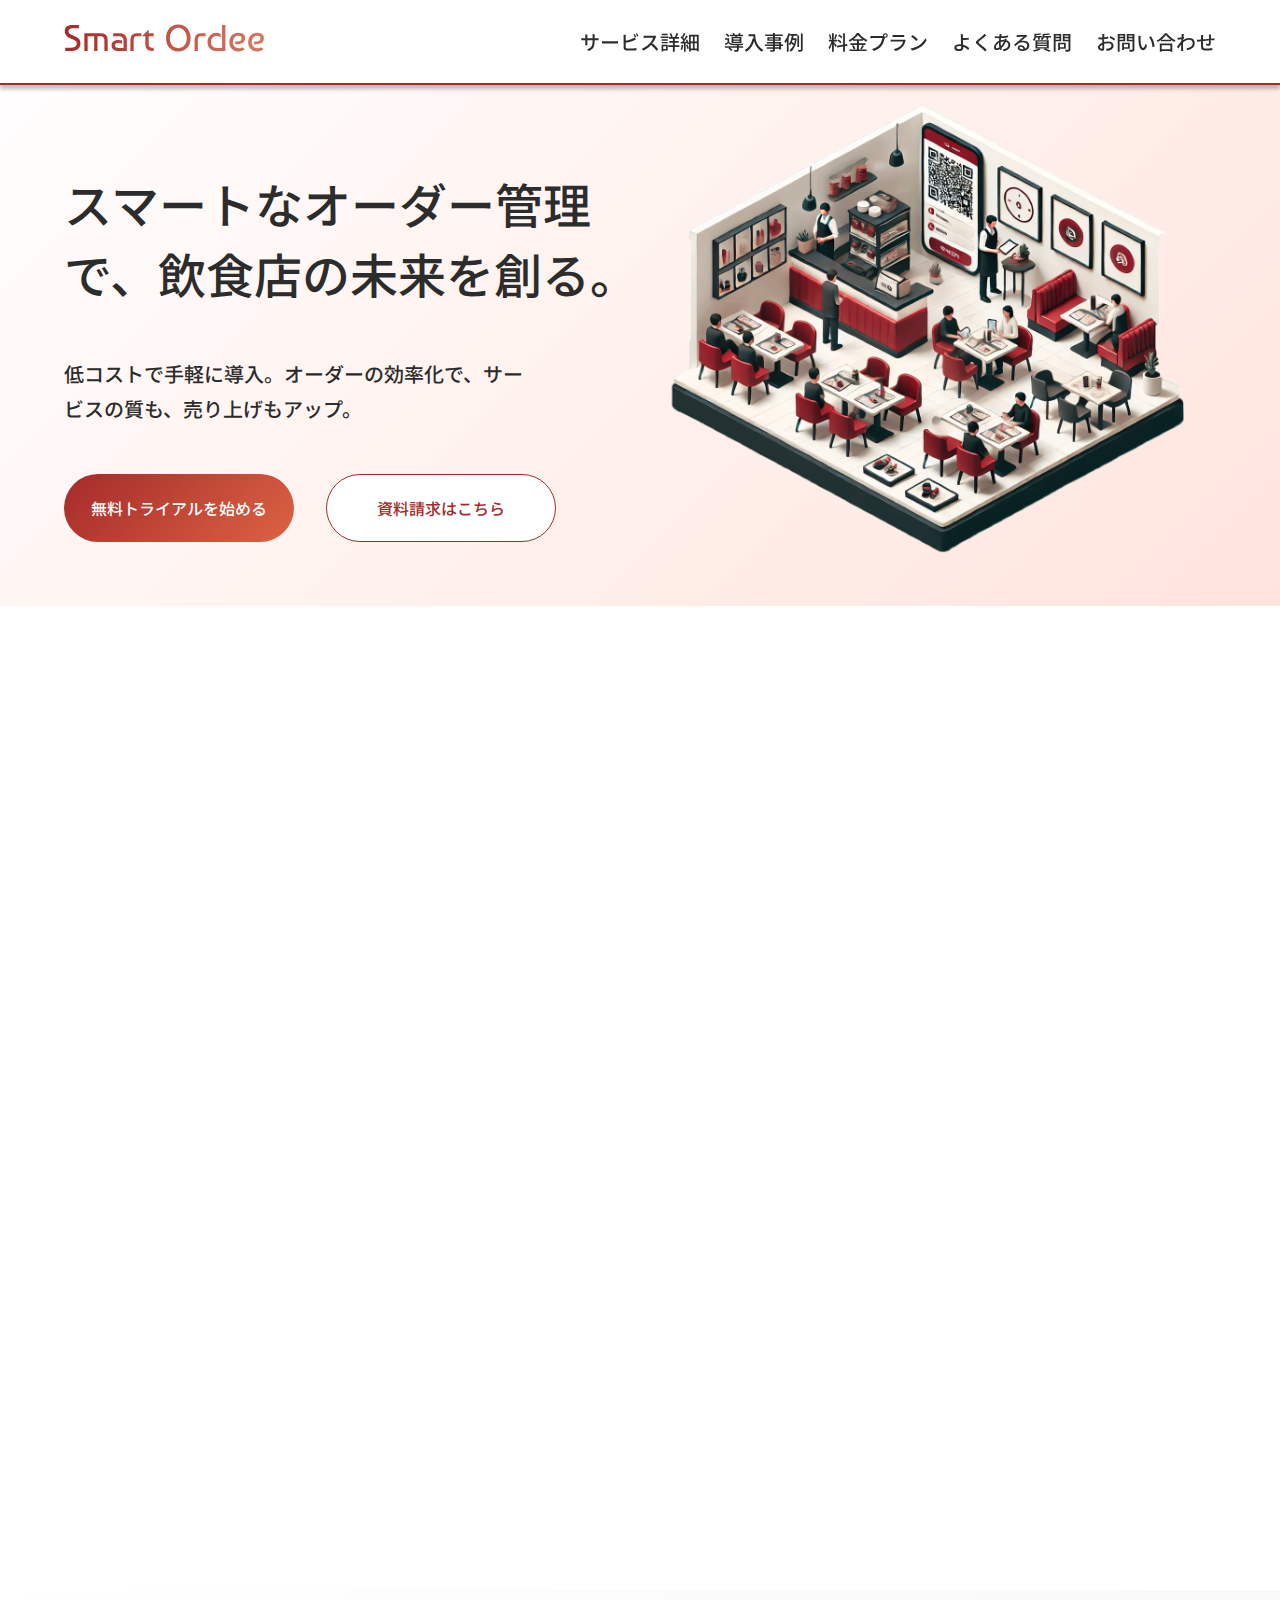
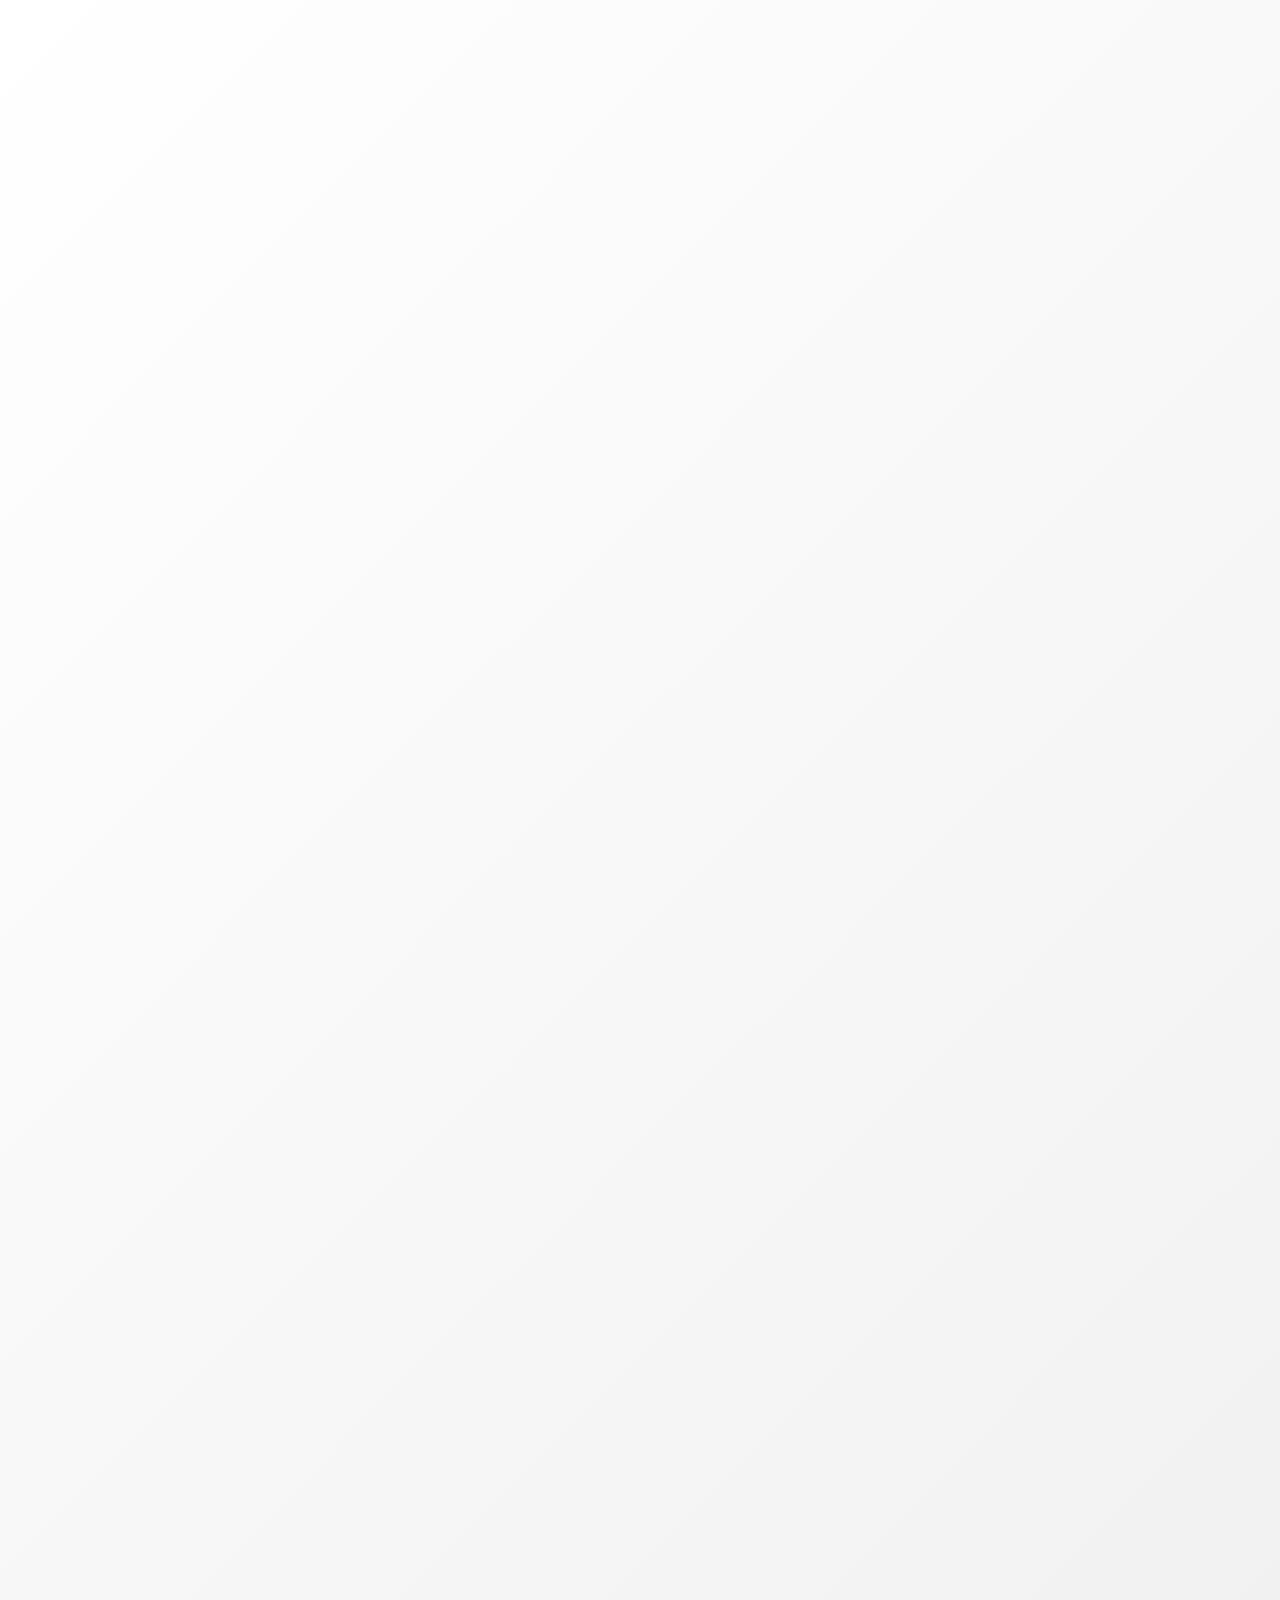
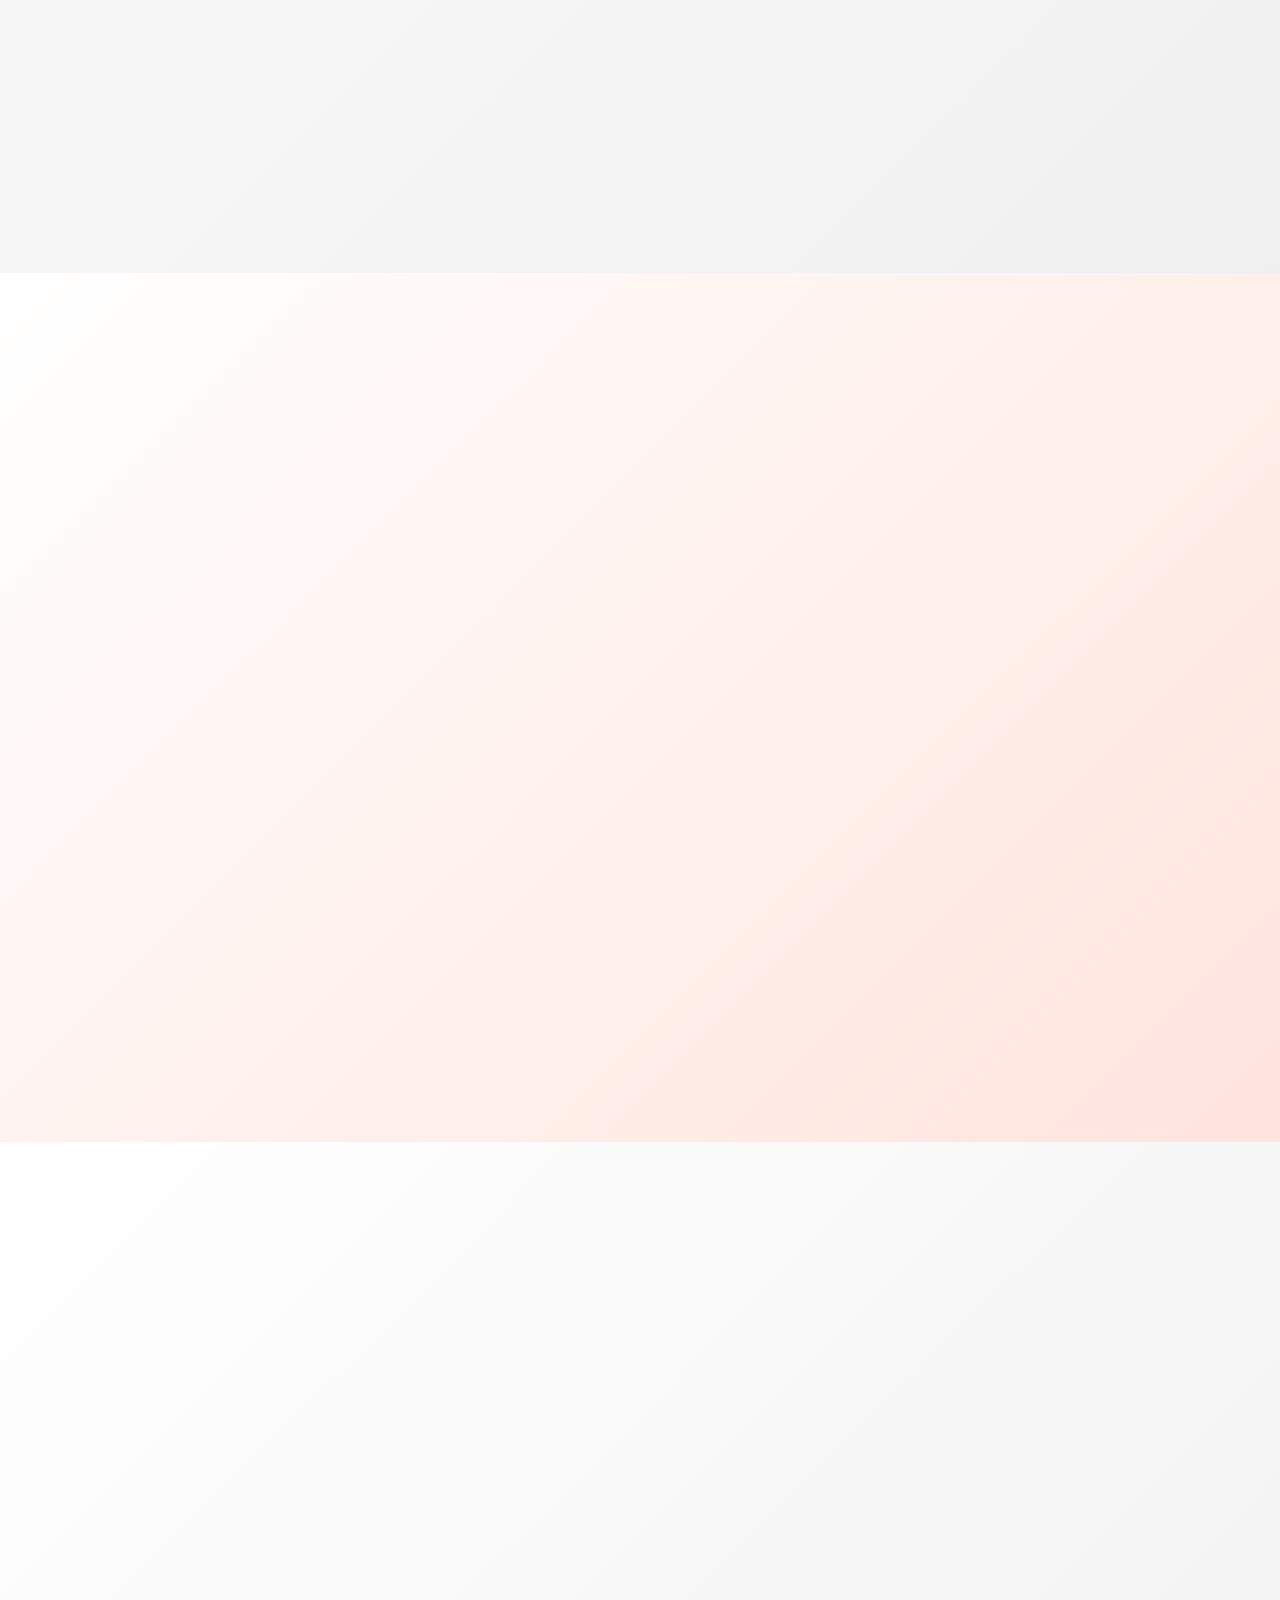
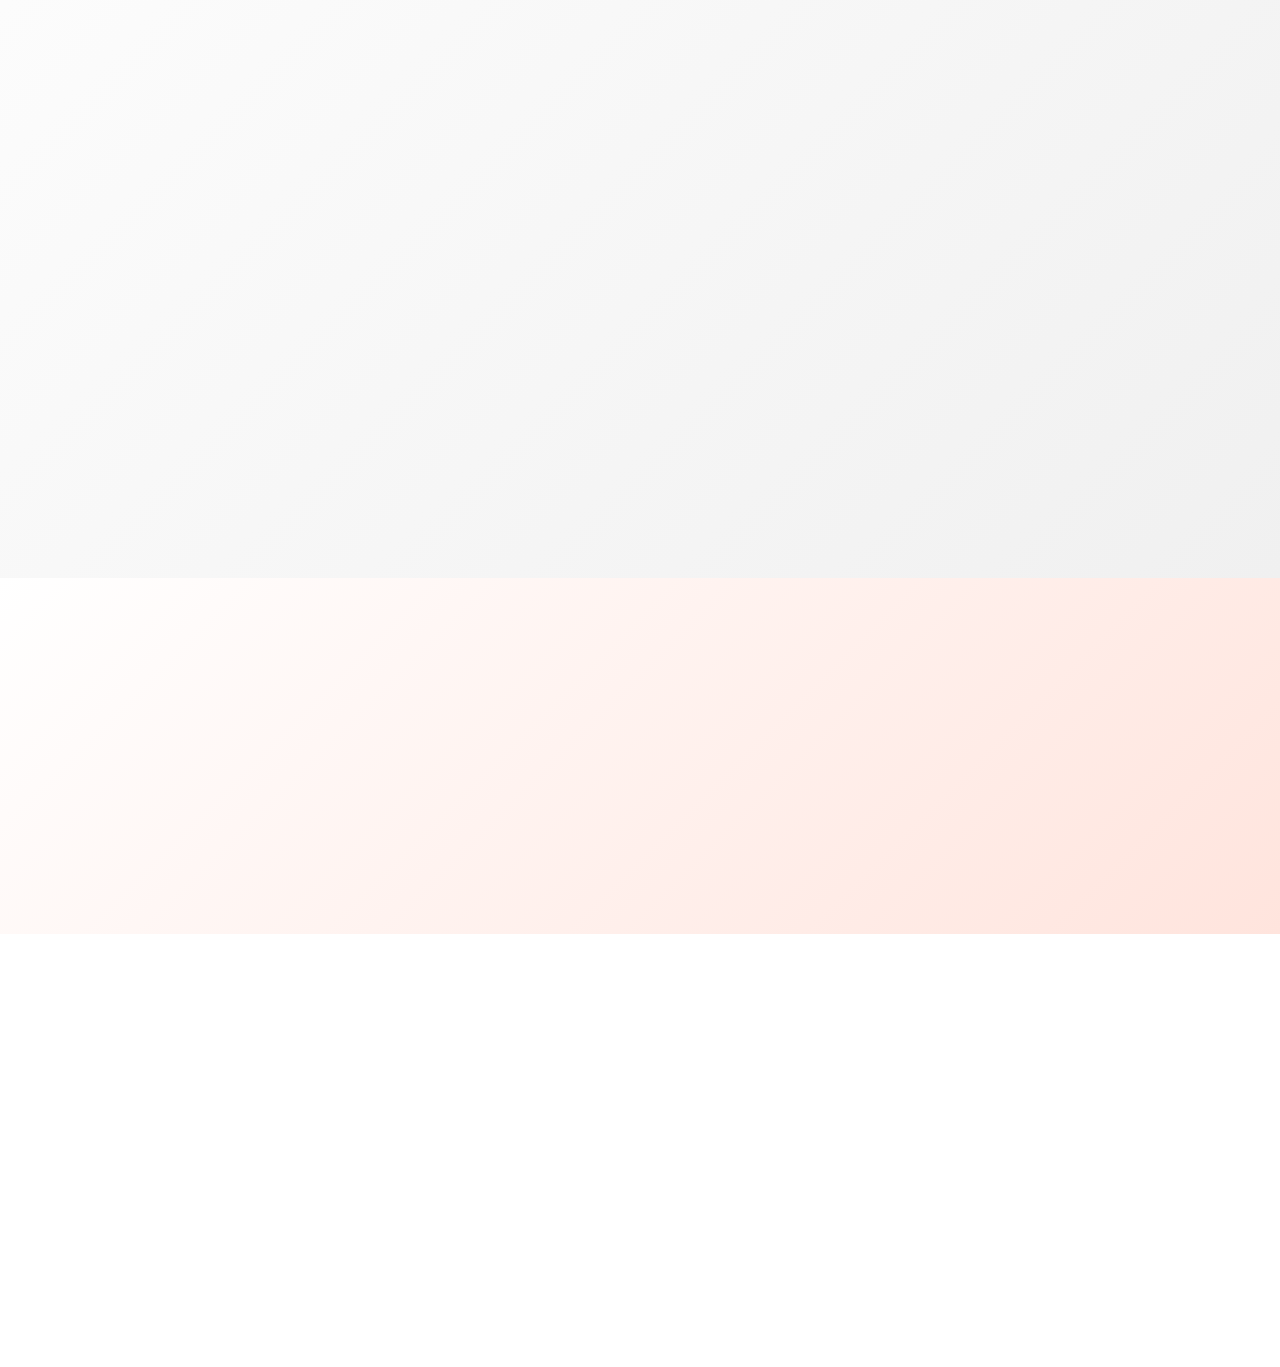
==== commit d174fa98: "数字の縮小" ====
--- a/index.html
+++ b/index.html
@@ -36,11 +36,11 @@
                     <span class="menu-label">Menu</span>
                 </button>
                 <ul class="header__nav-links">
-                    <li><a href="./html/service.html">サービス概要</a></li>
+                    <li><a href="./html/service.html">サービス詳細</a></li>
                     <li><a href="./index.html#example">導入事例</a></li>
                     <li><a href="./html/plan.html">料金プラン</a></li>
                     <li><a href="./index.html#question">よくある質問</a></li>
-                    <li><a href="./commingsoon.html">お問い合わせ</a></li>
+                    <li><a href="./html/commingsoon.html">お問い合わせ</a></li>
                 </ul>
             </nav>
         </div>
@@ -65,7 +65,7 @@
       <!-- service -->
        <section class="service scroll-fadein">
         <div class="inner--large">
-            <h2 class="section-ttl--01">Service<span>サービス概要</span></h2>
+            <h2 class="section-ttl--01">Service<span>サービス詳細</span></h2>
             <div class="serv__cont">
                 <div class="serv__text">
                     <p class="serv__caption">「注文をもっとスムーズに、業務をもっと効率的に。」Smart Ordee は、飲食店向けのスマートオーダーシステム。簡単導入・低コスト・業務効率化 を実現し、スタッフの負担を減らしながら、より良いサービスを提供できます。</p>
@@ -296,7 +296,7 @@
                         <h2 class="footer__menu-ttl">About</h2>
                         <nav class="footer__nav-list">
                             <ul>
-                                <li><a href="./html/service.html">サービス概要</a></li>
+                                <li><a href="./html/service.html">サービス詳細</a></li>
                                 <li><a href="./index.html#exmple">導入事例</a></li>
                                 <li><a href="./html/plan.html">料金プラン</a></li>
                                 <li><a href="./index.html#question">よくある質問</a></li>
--- a/sass/style.css
+++ b/sass/style.css
@@ -274,7 +274,7 @@
   text-align: center;
   font-size: 16px;
   padding: 20px 8px;
-  background: linear-gradient(90deg, #A52A2A 0%, #DC6343 100%);
+  background: linear-gradient(135deg, #A52A2A 0%, #DC6343 100%);
   color: #fff;
   border-radius: 100px;
   font-weight: 500;
@@ -284,7 +284,7 @@
 .primary-btn:hover {
   box-shadow: 0 4px 10px rgba(0, 0, 0, 0.3);
   transform: translateY(-2px);
-  background: linear-gradient(90deg, #8b2c2c 0%, #b85c4d 100%);
+  background: linear-gradient(135deg, #8b2c2c 0%, #b85c4d 100%);
 }
 @media (max-width: 768px) {
   .primary-btn {
@@ -350,7 +350,7 @@
 
 .cta-section {
   padding: 48px 5% 64px;
-  background: linear-gradient(291deg, #FFE4DD 0%, #FFF 100%);
+  background: linear-gradient(135deg, #FFF 0%, #FFE4DD 100%);
 }
 
 .cta__ttl {
@@ -390,7 +390,7 @@
 }
 
 .mainvisual {
-  background: linear-gradient(291deg, #FFE4DD 0%, #FFF 100%);
+  background: linear-gradient(135deg, #FFF 0%, #FFE4DD 100%);
   color: #2c2c2c;
   padding: 0 5%;
 }
@@ -484,7 +484,7 @@
 
 .service {
   padding: 48px 5% 64px;
-  background: linear-gradient(98deg, #FFF 0%, #F0F0F0 100%);
+  background: linear-gradient(135deg, #FFF 0%, #F0F0F0 100%);
 }
 
 .serv__cont {
@@ -564,7 +564,7 @@
 
 .feature {
   padding: 48px 5% 64px;
-  background: linear-gradient(291deg, #FFE4DD 0%, #FFF 100%);
+  background: linear-gradient(135deg, #FFF 0%, #FFE4DD 100%);
 }
 
 .fea__cont {
@@ -631,7 +631,7 @@
 
 .example {
   padding: 48px 5% 64px;
-  background: linear-gradient(98deg, #FFF 0%, #F0F0F0 100%);
+  background: linear-gradient(135deg, #FFF 0%, #F0F0F0 100%);
   color: #2c2c2c;
 }
 
@@ -697,6 +697,7 @@
 @media (max-width: 768px) {
   .exam__card-ttl {
     font-size: 16px;
+    margin-bottom: 16px;
   }
 }
 
@@ -709,6 +710,7 @@
 @media (max-width: 768px) {
   .exam__card-caption {
     font-size: 16px;
+    margin-bottom: 16px;
   }
 }
 
@@ -718,6 +720,11 @@
 
 .exam__issue-list {
   margin-bottom: 24px;
+}
+@media (max-width: 768px) {
+  .exam__issue-list {
+    margin-bottom: 16px;
+  }
 }
 .exam__issue-list li {
   margin-bottom: 8px;
@@ -769,7 +776,7 @@
 
 .plan {
   padding: 48px 5% 64px;
-  background: linear-gradient(291deg, #FFE4DD 0%, #FFF 100%);
+  background: linear-gradient(135deg, #FFF 0%, #FFE4DD 100%);
   position: relative;
 }
 
@@ -787,6 +794,11 @@
   font-size: 20px;
   color: #a52a2a;
   display: block;
+}
+@media (max-width: 768px) {
+  .plan__caption span {
+    font-size: 16px;
+  }
 }
 
 .plan__card-cont {
@@ -853,6 +865,11 @@
   color: #a52a2a;
   vertical-align: bottom;
 }
+@media (max-width: 768px) {
+  .plan__function-list li .fas {
+    font-size: 24px;
+  }
+}
 
 .plan__btn {
   margin: 0 auto;
@@ -860,7 +877,7 @@
 
 .question {
   padding: 48px 5% 64px;
-  background: linear-gradient(98deg, #FFF 0%, #F0F0F0 100%);
+  background: linear-gradient(135deg, #FFF 0%, #F0F0F0 100%);
 }
 
 .ques__card {
@@ -872,6 +889,11 @@
   border: 1px solid #f0f0f0;
   position: relative;
 }
+@media (max-width: 768px) {
+  .ques__card {
+    padding: 24px 16px;
+  }
+}
 
 .ques__card-upper {
   display: flex;
@@ -881,6 +903,7 @@
 @media (max-width: 768px) {
   .ques__card-upper {
     margin-bottom: 0;
+    gap: 8px;
   }
 }
 
@@ -892,6 +915,11 @@
   font-size: 20px;
   color: #a52a2a;
   font-weight: bold;
+}
+@media (max-width: 768px) {
+  .ques__card-number {
+    font-size: 16px;
+  }
 }
 
 @media (max-width: 768px) {
@@ -958,6 +986,7 @@
     display: none;
     opacity: 0;
     margin-top: 8px;
+    gap: 8px;
   }
 }
 
@@ -969,6 +998,12 @@
 .ques__card-check {
   width: 32px;
   height: 32px;
+}
+@media (max-width: 768px) {
+  .ques__card-check {
+    width: 24px;
+    height: 24px;
+  }
 }
 
 .ques__btn-cont {
@@ -1150,7 +1185,7 @@
     display: block;
     position: absolute;
     height: 100vh;
-    background: linear-gradient(90deg, #A52A2A 0%, #DC6343 100%);
+    background: linear-gradient(135deg, #A52A2A 0%, #DC6343 100%);
     top: 0;
     width: 100%;
     left: 0;
@@ -1176,7 +1211,7 @@
 */
 .footer {
   padding: 48px 5% 64px;
-  background: linear-gradient(90deg, #A52A2A 0%, #DC6343 100%);
+  background: linear-gradient(135deg, #A52A2A 0%, #DC6343 100%);
   color: #fff;
 }
 
@@ -1198,6 +1233,11 @@
   .footer__menu {
     width: 100%;
   }
+}
+
+.footer__logo img {
+  width: 200px;
+  height: auto;
 }
 
 .footer__menu-ttl {
@@ -1223,7 +1263,7 @@
     footer end
 */
 .servicing {
-  background: linear-gradient(291deg, #FFE4DD 0%, #FFF 100%);
+  background: linear-gradient(135deg, #FFF 0%, #FFE4DD 100%);
   padding: 85px 5% 0;
 }
 @media (max-width: 992px) {
@@ -1279,7 +1319,7 @@
 
 .function {
   padding: 48px 5% 16px;
-  background: linear-gradient(98deg, #FFF 0%, #F0F0F0 100%);
+  background: linear-gradient(135deg, #FFF 0%, #F0F0F0 100%);
 }
 
 .func__card-cont {
@@ -1320,6 +1360,13 @@
   left: 50%;
   transform: translateX(-50%);
 }
+@media (max-width: 768px) {
+  .func__card-number {
+    font-size: 24px;
+    padding: 4px 18px;
+    top: -24px;
+  }
+}
 
 .func__card-ttl {
   font-size: 20px;
@@ -1344,7 +1391,7 @@
 
 .merit {
   padding: 48px 5% 16px;
-  background: linear-gradient(291deg, #FFE4DD 0%, #FFF 100%);
+  background: linear-gradient(135deg, #FFF 0%, #FFE4DD 100%);
 }
 
 .merit__card-cont {
@@ -1380,6 +1427,13 @@
   left: 50%;
   transform: translateX(-50%);
 }
+@media (max-width: 768px) {
+  .merit__card-number {
+    font-size: 24px;
+    padding: 4px 18px;
+    top: -24px;
+  }
+}
 
 .merit__card-ttl {
   font-size: 20px;
@@ -1403,11 +1457,11 @@
 }
 
 .bg-glay {
-  background: linear-gradient(98deg, #FFF 0%, #F0F0F0 100%);
+  background: linear-gradient(135deg, #FFF 0%, #F0F0F0 100%);
 }
 
 .planning {
-  background: linear-gradient(291deg, #FFE4DD 0%, #FFF 100%);
+  background: linear-gradient(135deg, #FFF 0%, #FFE4DD 100%);
   padding: 85px 5% 0;
 }
 @media (max-width: 992px) {
@@ -1463,7 +1517,7 @@
 
 .comparison {
   padding: 48px 5% 64px;
-  background: linear-gradient(291deg, #FFE4DD 0%, #FFF 100%);
+  background: linear-gradient(135deg, #FFF 0%, #FFE4DD 100%);
 }
 
 .comp__table {
@@ -1493,6 +1547,12 @@
   width: 32px;
   height: 32px;
 }
+@media (max-width: 768px) {
+  .comp__table td img {
+    width: 24px;
+    height: 24px;
+  }
+}
 .comp__table thead th:nth-child(3) {
   border: 2px solid #d77a61;
 }
@@ -1567,14 +1627,14 @@
 }
 @media (max-width: 768px) {
   .selec__list li img {
-    width: 24px;
-    height: 24px;
+    width: 32px;
+    height: 32px;
   }
 }
 
 .company {
   padding: 133px 5% 64px;
-  background: linear-gradient(291deg, #FFE4DD 0%, #FFF 100%);
+  background: linear-gradient(135deg, #FFF 0%, #FFE4DD 100%);
 }
 
 .company__cont {
@@ -1614,7 +1674,7 @@
 
 .information {
   padding: 48px 5% 64px;
-  background: linear-gradient(98deg, #FFF 0%, #F0F0F0 100%);
+  background: linear-gradient(135deg, #FFF 0%, #F0F0F0 100%);
 }
 
 .info__cont {
@@ -1660,7 +1720,7 @@
 }
 
 .commingsoon {
-  background: linear-gradient(90deg, #A52A2A 0%, #DC6343 100%);
+  background: linear-gradient(135deg, #A52A2A 0%, #DC6343 100%);
   color: #fff;
   padding: 232px 5%;
 }
